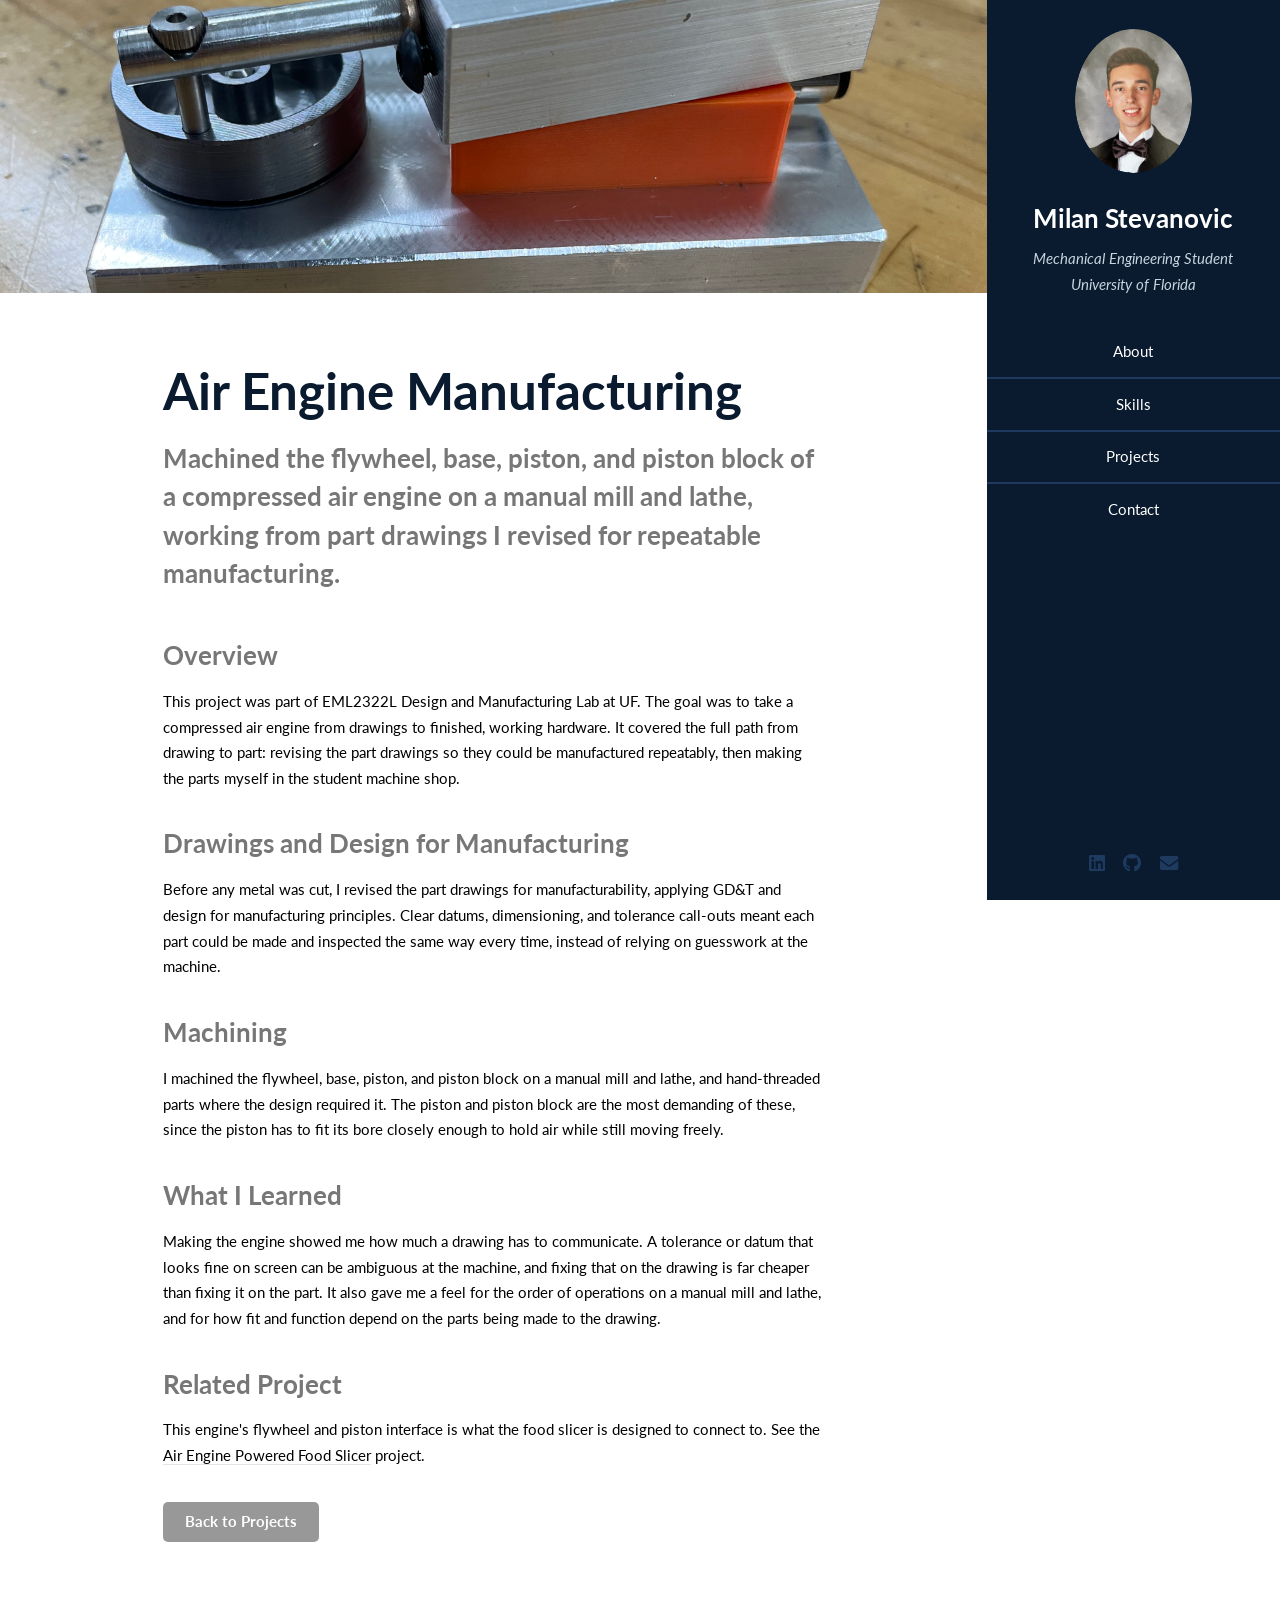
==== air-engine-manufacturing.html @ 83bd52fd "Create air-engine-manufacturing.html" ====
<!DOCTYPE HTML>
<html>
	<head>
		<title>Air Engine Manufacturing — Milan Stevanovic</title>
		<meta charset="utf-8" />
		<meta name="viewport" content="width=device-width, initial-scale=1, user-scalable=no" />
		<link rel="stylesheet" href="assets/css/main.css" />
	</head>
	<body class="is-preload">

		<!-- Header -->
			<section id="header">
				<header>
					<span class="image avatar"><img src="images/avatar.jpg" alt="" /></span>
					<h1 id="logo"><a href="index.html">Milan Stevanovic</a></h1>
					<p>Mechanical Engineering Student<br />
					University of Florida</p>
				</header>
				<nav id="nav">
					<ul>
						<li><a href="index.html#one">About</a></li>
						<li><a href="index.html#two">Skills</a></li>
						<li><a href="index.html#three">Projects</a></li>
						<li><a href="index.html#four">Contact</a></li>
					</ul>
				</nav>
				<footer>
					<ul class="icons">
						<li><a href="https://www.linkedin.com/in/milan-stevanovic-946974375/" class="icon brands fa-linkedin"><span class="label">LinkedIn</span></a></li>
						<li><a href="#" class="icon brands fa-github"><span class="label">Github</span></a></li>
						<li><a href="mailto:milan32256@gmail.com" class="icon solid fa-envelope"><span class="label">Email</span></a></li>
					</ul>
				</footer>
			</section>

		<!-- Wrapper -->
			<div id="wrapper">
				<div id="main">

					<section id="one">
						<div class="image main" data-position="center">
							<img src="images/engine1.JPG" alt="Compressed air engine" />
						</div>
						<div class="container">
							<header class="major">
								<h2>Air Engine Manufacturing</h2>
								<p>Machined the flywheel, base, piston, and piston block of a compressed air engine on a manual mill and lathe, working from part drawings I revised for repeatable manufacturing.</p>
							</header>

							<h3>Overview</h3>
							<p>This project was part of EML2322L Design and Manufacturing Lab at UF. The goal was to take a compressed air engine from drawings to finished, working hardware. It covered the full path from drawing to part: revising the part drawings so they could be manufactured repeatably, then making the parts myself in the student machine shop.</p>

							<h3>Drawings and Design for Manufacturing</h3>
							<p>Before any metal was cut, I revised the part drawings for manufacturability, applying GD&amp;T and design for manufacturing principles. Clear datums, dimensioning, and tolerance call-outs meant each part could be made and inspected the same way every time, instead of relying on guesswork at the machine.</p>

							<h3>Machining</h3>
							<p>I machined the flywheel, base, piston, and piston block on a manual mill and lathe, and hand-threaded parts where the design required it. The piston and piston block are the most demanding of these, since the piston has to fit its bore closely enough to hold air while still moving freely.</p>

							<h3>What I Learned</h3>
							<p>Making the engine showed me how much a drawing has to communicate. A tolerance or datum that looks fine on screen can be ambiguous at the machine, and fixing that on the drawing is far cheaper than fixing it on the part. It also gave me a feel for the order of operations on a manual mill and lathe, and for how fit and function depend on the parts being made to the drawing.</p>

							<h3>Related Project</h3>
							<p>This engine's flywheel and piston interface is what the food slicer is designed to connect to. See the <a href="air-engine-slicer.html">Air Engine Powered Food Slicer</a> project.</p>

							<ul class="actions">
								<li><a href="index.html#three" class="button">Back to Projects</a></li>
							</ul>
						</div>
					</section>

				</div>
			</div>

		<!-- Scripts -->
			<script src="assets/js/jquery.min.js"></script>
			<script src="assets/js/jquery.scrollex.min.js"></script>
			<script src="assets/js/jquery.scrolly.min.js"></script>
			<script src="assets/js/browser.min.js"></script>
			<script src="assets/js/breakpoints.min.js"></script>
			<script src="assets/js/util.js"></script>
			<script src="assets/js/main.js"></script>

	</body>
</html>
---- assets/css/main.css ----
@import url("fontawesome-all.min.css");
@import url("https://fonts.googleapis.com/css?family=Lato:400,400italic,700,700italic|Source+Code+Pro:400");

/*
	Read Only by HTML5 UP
	html5up.net | @ajlkn
	Free for personal and commercial use under the CCA 3.0 license (html5up.net/license)
*/

html, body, div, span, applet, object,
iframe, h1, h2, h3, h4, h5, h6, p, blockquote,
pre, a, abbr, acronym, address, big, cite,
code, del, dfn, em, img, ins, kbd, q, s, samp,
small, strike, strong, sub, sup, tt, var, b,
u, i, center, dl, dt, dd, ol, ul, li, fieldset,
form, label, legend, table, caption, tbody,
tfoot, thead, tr, th, td, article, aside,
canvas, details, embed, figure, figcaption,
footer, header, hgroup, menu, nav, output, ruby,
section, summary, time, mark, audio, video {
	margin: 0;
	padding: 0;
	border: 0;
	font-size: 100%;
	font: inherit;
	vertical-align: baseline;}

article, aside, details, figcaption, figure,
footer, header, hgroup, menu, nav, section {
	display: block;}

body {
	line-height: 1;
}

ol, ul {
	list-style: none;
}

blockquote, q {
	quotes: none;
}

	blockquote:before, blockquote:after, q:before, q:after {
		content: '';
		content: none;
	}

table {
	border-collapse: collapse;
	border-spacing: 0;
}

body {
	-webkit-text-size-adjust: none;
}

mark {
	background-color: transparent;
	color: inherit;
}

input::-moz-focus-inner {
	border: 0;
	padding: 0;
}

input, select, textarea {
	-moz-appearance: none;
	-webkit-appearance: none;
	-ms-appearance: none;
	appearance: none;
}

/* Basic */

	html {
		box-sizing: border-box;
	}

	*, *:before, *:after {
		box-sizing: inherit;
	}

	body {
		background: #fff;
	}

		body.is-preload *, body.is-preload *:before, body.is-preload *:after {
			-moz-animation: none !important;
			-webkit-animation: none !important;
			-ms-animation: none !important;
			animation: none !important;
			-moz-transition: none !important;
			-webkit-transition: none !important;
			-ms-transition: none !important;
			transition: none !important;
		}

	body, input, select, textarea {
		color: #000000;
		font-family: "Lato", sans-serif;
		font-size: 16pt;
		font-weight: 400;
		line-height: 1.75em;
	}

	a {
		-moz-transition: color 0.2s ease-in-out, border-color 0.2s ease-in-out;
		-webkit-transition: color 0.2s ease-in-out, border-color 0.2s ease-in-out;
		-ms-transition: color 0.2s ease-in-out, border-color 0.2s ease-in-out;
		transition: color 0.2s ease-in-out, border-color 0.2s ease-in-out;
		border-bottom: solid 1px #e4e4e4;
		color: inherit;
		text-decoration: none;
	}

		a:hover {
			border-bottom-color: transparent;
			color: #0A1A2F !important;
		}

	strong, b {
		color: #000000;
		font-weight: 700;
	}

	em, i {
		font-style: italic;
	}

	p {
		margin: 0 0 2.25em 0;
	}

	h1, h2, h3, h4, h5, h6 {
		color: #777;
		font-weight: 700;
		line-height: 1em;
		margin: 0 0 0.5625em 0;
	}

		h1 a, h2 a, h3 a, h4 a, h5 a, h6 a {
			border: 0;
			color: inherit;
			text-decoration: none;
		}

	h2 {
		font-size: 2em;
		line-height: 1.5em;
	}

	h3 {
		font-size: 1.75em;
		line-height: 1.5em;
	}

	h4 {
		font-size: 1.25em;
		line-height: 1.5em;
	}

	h5 {
		font-size: 0.9em;
		line-height: 1.5em;
	}

	h6 {
		font-size: 0.7em;
		line-height: 1.5em;
	}

	sub {
		font-size: 0.8em;
		position: relative;
		top: 0.5em;
	}

	sup {
		font-size: 0.8em;
		position: relative;
		top: -0.5em;
	}

	hr {
		border: 0;
		border-bottom: solid 2px #f4f4f4;
		margin: 2.25em 0;
	}

		hr.major {
			margin: 3.375em 0;
		}

	blockquote {
		border-left: solid 8px #e4e4e4;
		font-style: italic;
		margin: 0 0 2.25em 0;
		padding: 0.5em 0 0.5em 2em;
	}

	code {
		background: #555;
		border-radius: 5px;
		color: #fff;
		font-family: "Source Code Pro", monospace;
		font-size: 0.9em;
		margin: 0 0.25em;
		padding: 0.25em 0.65em;
	}

	pre {
		font-family: "Source Code Pro", monospace;
		font-size: 0.9em;
		margin: 0 0 2.25em 0;
	}

		pre code {
			-webkit-overflow-scrolling: touch;
			display: block;
			line-height: 1.5em;
			overflow-x: auto;
			padding: 1em 1.5em;
		}

	.align-left {
		text-align: left;
	}

	.align-center {
		text-align: center;
	}

	.align-right {
		text-align: right;
	}

/* Row */

	.row {
		display: flex;
		flex-wrap: wrap;
		box-sizing: border-box;
		align-items: stretch;
	}

		.row > * {
			box-sizing: border-box;
		}

		.row.gtr-uniform > * > :last-child {
			margin-bottom: 0;
		}

		.row.aln-left {
			justify-content: flex-start;
		}

		.row.aln-center {
			justify-content: center;
		}

		.row.aln-right {
			justify-content: flex-end;
		}

		.row.aln-top {
			align-items: flex-start;
		}

		.row.aln-middle {
			align-items: center;
		}

		.row.aln-bottom {
			align-items: flex-end;
		}

		.row > .imp {
			order: -1;
		}

		.row > .col-1 {
			width: 8.33333%;
		}

		.row > .off-1 {
			margin-left: 8.33333%;
		}

		.row > .col-2 {
			width: 16.66667%;
		}

		.row > .off-2 {
			margin-left: 16.66667%;
		}

		.row > .col-3 {
			width: 25%;
		}

		.row > .off-3 {
			margin-left: 25%;
		}

		.row > .col-4 {
			width: 33.33333%;
		}

		.row > .off-4 {
			margin-left: 33.33333%;
		}

		.row > .col-5 {
			width: 41.66667%;
		}

		.row > .off-5 {
			margin-left: 41.66667%;
		}

		.row > .col-6 {
			width: 50%;
		}

		.row > .off-6 {
			margin-left: 50%;
		}

		.row > .col-7 {
			width: 58.33333%;
		}

		.row > .off-7 {
			margin-left: 58.33333%;
		}

		.row > .col-8 {
			width: 66.66667%;
		}

		.row > .off-8 {
			margin-left: 66.66667%;
		}

		.row > .col-9 {
			width: 75%;
		}

		.row > .off-9 {
			margin-left: 75%;
		}

		.row > .col-10 {
			width: 83.33333%;
		}

		.row > .off-10 {
			margin-left: 83.33333%;
		}

		.row > .col-11 {
			width: 91.66667%;
		}

		.row > .off-11 {
			margin-left: 91.66667%;
		}

		.row > .col-12 {
			width: 100%;
		}

		.row > .off-12 {
			margin-left: 100%;
		}

		.row.gtr-0 {
			margin-top: 0;
			margin-left: 0em;
		}

			.row.gtr-0 > * {
				padding: 0 0 0 0em;
			}

			.row.gtr-0.gtr-uniform {
				margin-top: 0em;
			}

				.row.gtr-0.gtr-uniform > * {
					padding-top: 0em;
				}

		.row.gtr-25 {
			margin-top: 0;
			margin-left: -0.5em;
		}

			.row.gtr-25 > * {
				padding: 0 0 0 0.5em;
			}

			.row.gtr-25.gtr-uniform {
				margin-top: -0.5em;
			}

				.row.gtr-25.gtr-uniform > * {
					padding-top: 0.5em;
				}

		.row.gtr-50 {
			margin-top: 0;
			margin-left: -1em;
		}

			.row.gtr-50 > * {
				padding: 0 0 0 1em;
			}

			.row.gtr-50.gtr-uniform {
				margin-top: -1em;
			}

				.row.gtr-50.gtr-uniform > * {
					padding-top: 1em;
				}

		.row {
			margin-top: 0;
			margin-left: -2em;
		}

			.row > * {
				padding: 0 0 0 2em;
			}

			.row.gtr-uniform {
				margin-top: -2em;
			}

				.row.gtr-uniform > * {
					padding-top: 2em;
				}

		.row.gtr-150 {
			margin-top: 0;
			margin-left: -3em;
		}

			.row.gtr-150 > * {
				padding: 0 0 0 3em;
			}

			.row.gtr-150.gtr-uniform {
				margin-top: -3em;
			}

				.row.gtr-150.gtr-uniform > * {
					padding-top: 3em;
				}

		.row.gtr-200 {
			margin-top: 0;
			margin-left: -4em;
		}

			.row.gtr-200 > * {
				padding: 0 0 0 4em;
			}

			.row.gtr-200.gtr-uniform {
				margin-top: -4em;
			}

				.row.gtr-200.gtr-uniform > * {
					padding-top: 4em;
				}

		@media screen and (max-width: 1680px) {

			.row {
				display: flex;
				flex-wrap: wrap;
				box-sizing: border-box;
				align-items: stretch;
			}

				.row > * {
					box-sizing: border-box;
				}

				.row.gtr-uniform > * > :last-child {
					margin-bottom: 0;
				}

				.row.aln-left {
					justify-content: flex-start;
				}

				.row.aln-center {
					justify-content: center;
				}

				.row.aln-right {
					justify-content: flex-end;
				}

				.row.aln-top {
					align-items: flex-start;
				}

				.row.aln-middle {
					align-items: center;
				}

				.row.aln-bottom {
					align-items: flex-end;
				}

				.row > .imp-xlarge {
					order: -1;
				}

				.row > .col-1-xlarge {
					width: 8.33333%;
				}

				.row > .off-1-xlarge {
					margin-left: 8.33333%;
				}

				.row > .col-2-xlarge {
					width: 16.66667%;
				}

				.row > .off-2-xlarge {
					margin-left: 16.66667%;
				}

				.row > .col-3-xlarge {
					width: 25%;
				}

				.row > .off-3-xlarge {
					margin-left: 25%;
				}

				.row > .col-4-xlarge {
					width: 33.33333%;
				}

				.row > .off-4-xlarge {
					margin-left: 33.33333%;
				}

				.row > .col-5-xlarge {
					width: 41.66667%;
				}

				.row > .off-5-xlarge {
					margin-left: 41.66667%;
				}

				.row > .col-6-xlarge {
					width: 50%;
				}

				.row > .off-6-xlarge {
					margin-left: 50%;
				}

				.row > .col-7-xlarge {
					width: 58.33333%;
				}

				.row > .off-7-xlarge {
					margin-left: 58.33333%;
				}

				.row > .col-8-xlarge {
					width: 66.66667%;
				}

				.row > .off-8-xlarge {
					margin-left: 66.66667%;
				}

				.row > .col-9-xlarge {
					width: 75%;
				}

				.row > .off-9-xlarge {
					margin-left: 75%;
				}

				.row > .col-10-xlarge {
					width: 83.33333%;
				}

				.row > .off-10-xlarge {
					margin-left: 83.33333%;
				}

				.row > .col-11-xlarge {
					width: 91.66667%;
				}

				.row > .off-11-xlarge {
					margin-left: 91.66667%;
				}

				.row > .col-12-xlarge {
					width: 100%;
				}

				.row > .off-12-xlarge {
					margin-left: 100%;
				}

				.row.gtr-0 {
					margin-top: 0;
					margin-left: 0em;
				}

					.row.gtr-0 > * {
						padding: 0 0 0 0em;
					}

					.row.gtr-0.gtr-uniform {
						margin-top: 0em;
					}

						.row.gtr-0.gtr-uniform > * {
							padding-top: 0em;
						}

				.row.gtr-25 {
					margin-top: 0;
					margin-left: -0.5em;
				}

					.row.gtr-25 > * {
						padding: 0 0 0 0.5em;
					}

					.row.gtr-25.gtr-uniform {
						margin-top: -0.5em;
					}

						.row.gtr-25.gtr-uniform > * {
							padding-top: 0.5em;
						}

				.row.gtr-50 {
					margin-top: 0;
					margin-left: -1em;
				}

					.row.gtr-50 > * {
						padding: 0 0 0 1em;
					}

					.row.gtr-50.gtr-uniform {
						margin-top: -1em;
					}

						.row.gtr-50.gtr-uniform > * {
							padding-top: 1em;
						}

				.row {
					margin-top: 0;
					margin-left: -2em;
				}

					.row > * {
						padding: 0 0 0 2em;
					}

					.row.gtr-uniform {
						margin-top: -2em;
					}

						.row.gtr-uniform > * {
							padding-top: 2em;
						}

				.row.gtr-150 {
					margin-top: 0;
					margin-left: -3em;
				}

					.row.gtr-150 > * {
						padding: 0 0 0 3em;
					}

					.row.gtr-150.gtr-uniform {
						margin-top: -3em;
					}

						.row.gtr-150.gtr-uniform > * {
							padding-top: 3em;
						}

				.row.gtr-200 {
					margin-top: 0;
					margin-left: -4em;
				}

					.row.gtr-200 > * {
						padding: 0 0 0 4em;
					}

					.row.gtr-200.gtr-uniform {
						margin-top: -4em;
					}

						.row.gtr-200.gtr-uniform > * {
							padding-top: 4em;
						}

		}

		@media screen and (max-width: 1280px) {

			.row {
				display: flex;
				flex-wrap: wrap;
				box-sizing: border-box;
				align-items: stretch;
			}

				.row > * {
					box-sizing: border-box;
				}

				.row.gtr-uniform > * > :last-child {
					margin-bottom: 0;
				}

				.row.aln-left {
					justify-content: flex-start;
				}

				.row.aln-center {
					justify-content: center;
				}

				.row.aln-right {
					justify-content: flex-end;
				}

				.row.aln-top {
					align-items: flex-start;
				}

				.row.aln-middle {
					align-items: center;
				}

				.row.aln-bottom {
					align-items: flex-end;
				}

				.row > .imp-large {
					order: -1;
				}

				.row > .col-1-large {
					width: 8.33333%;
				}

				.row > .off-1-large {
					margin-left: 8.33333%;
				}

				.row > .col-2-large {
					width: 16.66667%;
				}

				.row > .off-2-large {
					margin-left: 16.66667%;
				}

				.row > .col-3-large {
					width: 25%;
				}

				.row > .off-3-large {
					margin-left: 25%;
				}

				.row > .col-4-large {
					width: 33.33333%;
				}

				.row > .off-4-large {
					margin-left: 33.33333%;
				}

				.row > .col-5-large {
					width: 41.66667%;
				}

				.row > .off-5-large {
					margin-left: 41.66667%;
				}

				.row > .col-6-large {
					width: 50%;
				}

				.row > .off-6-large {
					margin-left: 50%;
				}

				.row > .col-7-large {
					width: 58.33333%;
				}

				.row > .off-7-large {
					margin-left: 58.33333%;
				}

				.row > .col-8-large {
					width: 66.66667%;
				}

				.row > .off-8-large {
					margin-left: 66.66667%;
				}

				.row > .col-9-large {
					width: 75%;
				}

				.row > .off-9-large {
					margin-left: 75%;
				}

				.row > .col-10-large {
					width: 83.33333%;
				}

				.row > .off-10-large {
					margin-left: 83.33333%;
				}

				.row > .col-11-large {
					width: 91.66667%;
				}

				.row > .off-11-large {
					margin-left: 91.66667%;
				}

				.row > .col-12-large {
					width: 100%;
				}

				.row > .off-12-large {
					margin-left: 100%;
				}

				.row.gtr-0 {
					margin-top: 0;
					margin-left: 0em;
				}

					.row.gtr-0 > * {
						padding: 0 0 0 0em;
					}

					.row.gtr-0.gtr-uniform {
						margin-top: 0em;
					}

						.row.gtr-0.gtr-uniform > * {
							padding-top: 0em;
						}

				.row.gtr-25 {
					margin-top: 0;
					margin-left: -0.375em;
				}

					.row.gtr-25 > * {
						padding: 0 0 0 0.375em;
					}

					.row.gtr-25.gtr-uniform {
						margin-top: -0.375em;
					}

						.row.gtr-25.gtr-uniform > * {
							padding-top: 0.375em;
						}

				.row.gtr-50 {
					margin-top: 0;
					margin-left: -0.75em;
				}

					.row.gtr-50 > * {
						padding: 0 0 0 0.75em;
					}

					.row.gtr-50.gtr-uniform {
						margin-top: -0.75em;
					}

						.row.gtr-50.gtr-uniform > * {
							padding-top: 0.75em;
						}

				.row {
					margin-top: 0;
					margin-left: -1.5em;
				}

					.row > * {
						padding: 0 0 0 1.5em;
					}

					.row.gtr-uniform {
						margin-top: -1.5em;
					}

						.row.gtr-uniform > * {
							padding-top: 1.5em;
						}

				.row.gtr-150 {
					margin-top: 0;
					margin-left: -2.25em;
				}

					.row.gtr-150 > * {
						padding: 0 0 0 2.25em;
					}

					.row.gtr-150.gtr-uniform {
						margin-top: -2.25em;
					}

						.row.gtr-150.gtr-uniform > * {
							padding-top: 2.25em;
						}

				.row.gtr-200 {
					margin-top: 0;
					margin-left: -3em;
				}

					.row.gtr-200 > * {
						padding: 0 0 0 3em;
					}

					.row.gtr-200.gtr-uniform {
						margin-top: -3em;
					}

						.row.gtr-200.gtr-uniform > * {
							padding-top: 3em;
						}

		}

		@media screen and (max-width: 1024px) {

			.row {
				display: flex;
				flex-wrap: wrap;
				box-sizing: border-box;
				align-items: stretch;
			}

				.row > * {
					box-sizing: border-box;
				}

				.row.gtr-uniform > * > :last-child {
					margin-bottom: 0;
				}

				.row.aln-left {
					justify-content: flex-start;
				}

				.row.aln-center {
					justify-content: center;
				}

				.row.aln-right {
					justify-content: flex-end;
				}

				.row.aln-top {
					align-items: flex-start;
				}

				.row.aln-middle {
					align-items: center;
				}

				.row.aln-bottom {
					align-items: flex-end;
				}

				.row > .imp-medium {
					order: -1;
				}

				.row > .col-1-medium {
					width: 8.33333%;
				}

				.row > .off-1-medium {
					margin-left: 8.33333%;
				}

				.row > .col-2-medium {
					width: 16.66667%;
				}

				.row > .off-2-medium {
					margin-left: 16.66667%;
				}

				.row > .col-3-medium {
					width: 25%;
				}

				.row > .off-3-medium {
					margin-left: 25%;
				}

				.row > .col-4-medium {
					width: 33.33333%;
				}

				.row > .off-4-medium {
					margin-left: 33.33333%;
				}

				.row > .col-5-medium {
					width: 41.66667%;
				}

				.row > .off-5-medium {
					margin-left: 41.66667%;
				}

				.row > .col-6-medium {
					width: 50%;
				}

				.row > .off-6-medium {
					margin-left: 50%;
				}

				.row > .col-7-medium {
					width: 58.33333%;
				}

				.row > .off-7-medium {
					margin-left: 58.33333%;
				}

				.row > .col-8-medium {
					width: 66.66667%;
				}

				.row > .off-8-medium {
					margin-left: 66.66667%;
				}

				.row > .col-9-medium {
					width: 75%;
				}

				.row > .off-9-medium {
					margin-left: 75%;
				}

				.row > .col-10-medium {
					width: 83.33333%;
				}

				.row > .off-10-medium {
					margin-left: 83.33333%;
				}

				.row > .col-11-medium {
					width: 91.66667%;
				}

				.row > .off-11-medium {
					margin-left: 91.66667%;
				}

				.row > .col-12-medium {
					width: 100%;
				}

				.row > .off-12-medium {
					margin-left: 100%;
				}

				.row.gtr-0 {
					margin-top: 0;
					margin-left: 0em;
				}

					.row.gtr-0 > * {
						padding: 0 0 0 0em;
					}

					.row.gtr-0.gtr-uniform {
						margin-top: 0em;
					}

						.row.gtr-0.gtr-uniform > * {
							padding-top: 0em;
						}

				.row.gtr-25 {
					margin-top: 0;
					margin-left: -0.375em;
				}

					.row.gtr-25 > * {
						padding: 0 0 0 0.375em;
					}

					.row.gtr-25.gtr-uniform {
						margin-top: -0.375em;
					}

						.row.gtr-25.gtr-uniform > * {
							padding-top: 0.375em;
						}

				.row.gtr-50 {
					margin-top: 0;
					margin-left: -0.75em;
				}

					.row.gtr-50 > * {
						padding: 0 0 0 0.75em;
					}

					.row.gtr-50.gtr-uniform {
						margin-top: -0.75em;
					}

						.row.gtr-50.gtr-uniform > * {
							padding-top: 0.75em;
						}

				.row {
					margin-top: 0;
					margin-left: -1.5em;
				}

					.row > * {
						padding: 0 0 0 1.5em;
					}

					.row.gtr-uniform {
						margin-top: -1.5em;
					}

						.row.gtr-uniform > * {
							padding-top: 1.5em;
						}

				.row.gtr-150 {
					margin-top: 0;
					margin-left: -2.25em;
				}

					.row.gtr-150 > * {
						padding: 0 0 0 2.25em;
					}

					.row.gtr-150.gtr-uniform {
						margin-top: -2.25em;
					}

						.row.gtr-150.gtr-uniform > * {
							padding-top: 2.25em;
						}

				.row.gtr-200 {
					margin-top: 0;
					margin-left: -3em;
				}

					.row.gtr-200 > * {
						padding: 0 0 0 3em;
					}

					.row.gtr-200.gtr-uniform {
						margin-top: -3em;
					}

						.row.gtr-200.gtr-uniform > * {
							padding-top: 3em;
						}

		}

		@media screen and (max-width: 736px) {

			.row {
				display: flex;
				flex-wrap: wrap;
				box-sizing: border-box;
				align-items: stretch;
			}

				.row > * {
					box-sizing: border-box;
				}

				.row.gtr-uniform > * > :last-child {
					margin-bottom: 0;
				}

				.row.aln-left {
					justify-content: flex-start;
				}

				.row.aln-center {
					justify-content: center;
				}

				.row.aln-right {
					justify-content: flex-end;
				}

				.row.aln-top {
					align-items: flex-start;
				}

				.row.aln-middle {
					align-items: center;
				}

				.row.aln-bottom {
					align-items: flex-end;
				}

				.row > .imp-small {
					order: -1;
				}

				.row > .col-1-small {
					width: 8.33333%;
				}

				.row > .off-1-small {
					margin-left: 8.33333%;
				}

				.row > .col-2-small {
					width: 16.66667%;
				}

				.row > .off-2-small {
					margin-left: 16.66667%;
				}

				.row > .col-3-small {
					width: 25%;
				}

				.row > .off-3-small {
					margin-left: 25%;
				}

				.row > .col-4-small {
					width: 33.33333%;
				}

				.row > .off-4-small {
					margin-left: 33.33333%;
				}

				.row > .col-5-small {
					width: 41.66667%;
				}

				.row > .off-5-small {
					margin-left: 41.66667%;
				}

				.row > .col-6-small {
					width: 50%;
				}

				.row > .off-6-small {
					margin-left: 50%;
				}

				.row > .col-7-small {
					width: 58.33333%;
				}

				.row > .off-7-small {
					margin-left: 58.33333%;
				}

				.row > .col-8-small {
					width: 66.66667%;
				}

				.row > .off-8-small {
					margin-left: 66.66667%;
				}

				.row > .col-9-small {
					width: 75%;
				}

				.row > .off-9-small {
					margin-left: 75%;
				}

				.row > .col-10-small {
					width: 83.33333%;
				}

				.row > .off-10-small {
					margin-left: 83.33333%;
				}

				.row > .col-11-small {
					width: 91.66667%;
				}

				.row > .off-11-small {
					margin-left: 91.66667%;
				}

				.row > .col-12-small {
					width: 100%;
				}

				.row > .off-12-small {
					margin-left: 100%;
				}

				.row.gtr-0 {
					margin-top: 0;
					margin-left: 0em;
				}

					.row.gtr-0 > * {
						padding: 0 0 0 0em;
					}

					.row.gtr-0.gtr-uniform {
						margin-top: 0em;
					}

						.row.gtr-0.gtr-uniform > * {
							padding-top: 0em;
						}

				.row.gtr-25 {
					margin-top: 0;
					margin-left: -0.3125em;
				}

					.row.gtr-25 > * {
						padding: 0 0 0 0.3125em;
					}

					.row.gtr-25.gtr-uniform {
						margin-top: -0.3125em;
					}

						.row.gtr-25.gtr-uniform > * {
							padding-top: 0.3125em;
						}

				.row.gtr-50 {
					margin-top: 0;
					margin-left: -0.625em;
				}

					.row.gtr-50 > * {
						padding: 0 0 0 0.625em;
					}

					.row.gtr-50.gtr-uniform {
						margin-top: -0.625em;
					}

						.row.gtr-50.gtr-uniform > * {
							padding-top: 0.625em;
						}

				.row {
					margin-top: 0;
					margin-left: -1.25em;
				}

					.row > * {
						padding: 0 0 0 1.25em;
					}

					.row.gtr-uniform {
						margin-top: -1.25em;
					}

						.row.gtr-uniform > * {
							padding-top: 1.25em;
						}

				.row.gtr-150 {
					margin-top: 0;
					margin-left: -1.875em;
				}

					.row.gtr-150 > * {
						padding: 0 0 0 1.875em;
					}

					.row.gtr-150.gtr-uniform {
						margin-top: -1.875em;
					}

						.row.gtr-150.gtr-uniform > * {
							padding-top: 1.875em;
						}

				.row.gtr-200 {
					margin-top: 0;
					margin-left: -2.5em;
				}

					.row.gtr-200 > * {
						padding: 0 0 0 2.5em;
					}

					.row.gtr-200.gtr-uniform {
						margin-top: -2.5em;
					}

						.row.gtr-200.gtr-uniform > * {
							padding-top: 2.5em;
						}

		}

		@media screen and (max-width: 480px) {

			.row {
				display: flex;
				flex-wrap: wrap;
				box-sizing: border-box;
				align-items: stretch;
			}

				.row > * {
					box-sizing: border-box;
				}

				.row.gtr-uniform > * > :last-child {
					margin-bottom: 0;
				}

				.row.aln-left {
					justify-content: flex-start;
				}

				.row.aln-center {
					justify-content: center;
				}

				.row.aln-right {
					justify-content: flex-end;
				}

				.row.aln-top {
					align-items: flex-start;
				}

				.row.aln-middle {
					align-items: center;
				}

				.row.aln-bottom {
					align-items: flex-end;
				}

				.row > .imp-xsmall {
					order: -1;
				}

				.row > .col-1-xsmall {
					width: 8.33333%;
				}

				.row > .off-1-xsmall {
					margin-left: 8.33333%;
				}

				.row > .col-2-xsmall {
					width: 16.66667%;
				}

				.row > .off-2-xsmall {
					margin-left: 16.66667%;
				}

				.row > .col-3-xsmall {
					width: 25%;
				}

				.row > .off-3-xsmall {
					margin-left: 25%;
				}

				.row > .col-4-xsmall {
					width: 33.33333%;
				}

				.row > .off-4-xsmall {
					margin-left: 33.33333%;
				}

				.row > .col-5-xsmall {
					width: 41.66667%;
				}

				.row > .off-5-xsmall {
					margin-left: 41.66667%;
				}

				.row > .col-6-xsmall {
					width: 50%;
				}

				.row > .off-6-xsmall {
					margin-left: 50%;
				}

				.row > .col-7-xsmall {
					width: 58.33333%;
				}

				.row > .off-7-xsmall {
					margin-left: 58.33333%;
				}

				.row > .col-8-xsmall {
					width: 66.66667%;
				}

				.row > .off-8-xsmall {
					margin-left: 66.66667%;
				}

				.row > .col-9-xsmall {
					width: 75%;
				}

				.row > .off-9-xsmall {
					margin-left: 75%;
				}

				.row > .col-10-xsmall {
					width: 83.33333%;
				}

				.row > .off-10-xsmall {
					margin-left: 83.33333%;
				}

				.row > .col-11-xsmall {
					width: 91.66667%;
				}

				.row > .off-11-xsmall {
					margin-left: 91.66667%;
				}

				.row > .col-12-xsmall {
					width: 100%;
				}

				.row > .off-12-xsmall {
					margin-left: 100%;
				}

				.row.gtr-0 {
					margin-top: 0;
					margin-left: 0em;
				}

					.row.gtr-0 > * {
						padding: 0 0 0 0em;
					}

					.row.gtr-0.gtr-uniform {
						margin-top: 0em;
					}

						.row.gtr-0.gtr-uniform > * {
							padding-top: 0em;
						}

				.row.gtr-25 {
					margin-top: 0;
					margin-left: -0.3125em;
				}

					.row.gtr-25 > * {
						padding: 0 0 0 0.3125em;
					}

					.row.gtr-25.gtr-uniform {
						margin-top: -0.3125em;
					}

						.row.gtr-25.gtr-uniform > * {
							padding-top: 0.3125em;
						}

				.row.gtr-50 {
					margin-top: 0;
					margin-left: -0.625em;
				}

					.row.gtr-50 > * {
						padding: 0 0 0 0.625em;
					}

					.row.gtr-50.gtr-uniform {
						margin-top: -0.625em;
					}

						.row.gtr-50.gtr-uniform > * {
							padding-top: 0.625em;
						}

				.row {
					margin-top: 0;
					margin-left: -1.25em;
				}

					.row > * {
						padding: 0 0 0 1.25em;
					}

					.row.gtr-uniform {
						margin-top: -1.25em;
					}

						.row.gtr-uniform > * {
							padding-top: 1.25em;
						}

				.row.gtr-150 {
					margin-top: 0;
					margin-left: -1.875em;
				}

					.row.gtr-150 > * {
						padding: 0 0 0 1.875em;
					}

					.row.gtr-150.gtr-uniform {
						margin-top: -1.875em;
					}

						.row.gtr-150.gtr-uniform > * {
							padding-top: 1.875em;
						}

				.row.gtr-200 {
					margin-top: 0;
					margin-left: -2.5em;
				}

					.row.gtr-200 > * {
						padding: 0 0 0 2.5em;
					}

					.row.gtr-200.gtr-uniform {
						margin-top: -2.5em;
					}

						.row.gtr-200.gtr-uniform > * {
							padding-top: 2.5em;
						}

		}

/* Container */

	.container {
		margin: 0 auto;
		max-width: calc(100% - 4.5em);
		width: 45em;
	}

		.container.xsmall {
			width: 11.25em;
		}

		.container.small {
			width: 22.5em;
		}

		.container.medium {
			width: 33.75em;
		}

		.container.large {
			width: 56.25em;
		}

		.container.xlarge {
			width: 67.5em;
		}

		.container.max {
			width: 100%;
		}

		@media screen and (max-width: 1024px) {

			.container {
				width: 100% !important;
			}

		}

		@media screen and (max-width: 480px) {

			.container {
				max-width: calc(100% - 3.375em);
			}

		}

/* Section/Article */

	section.special, article.special {
		text-align: center;
	}

	header p {
		color: #aaa;
		position: relative;
		margin: 0 0 1.6875em 0;
	}

	header h2 + p {
		font-size: 1.25em;
		margin-top: -0.5em;
		line-height: 1.5em;
	}

	header h3 + p {
		font-size: 1.1em;
		margin-top: -0.35em;
		line-height: 1.5em;
	}

	header h4 + p,
	header h5 + p,
	header h6 + p {
		font-size: 0.9em;
		margin-top: -0.25em;
		line-height: 1.5em;
	}

	header.major h2 {
		color: #0A1A2F;
		font-size: 3.5em;
	}

		header.major h2 + p {
			color: #777;
			font-size: 1.75em;
			font-weight: 700;
			margin-top: -0.75em;
		}

/* Form */

	form {
		margin: 0 0 2.25em 0;
	}

	label {
		color: #777;
		display: block;
		font-size: 0.9em;
		font-weight: 700;
		margin: 0 0 1.125em 0;
	}

	input::-moz-focus-inner {
		border: 0;
		padding: 0;
	}

	input[type="text"],
	input[type="password"],
	input[type="email"],
	select,
	textarea {
		-moz-appearance: none;
		-webkit-appearance: none;
		-ms-appearance: none;
		appearance: none;
		border-radius: 5px;
		border: none;
		border: solid 2px #e4e4e4;
		color: inherit;
		display: block;
		outline: 0;
		padding: 0 1em;
		text-decoration: none;
		width: 100%;
	}

		input[type="text"]:invalid,
		input[type="password"]:invalid,
		input[type="email"]:invalid,
		select:invalid,
		textarea:invalid {
			box-shadow: none;
		}

		input[type="text"]:focus,
		input[type="password"]:focus,
		input[type="email"]:focus,
		select:focus,
		textarea:focus {
			border-color: #0A1A2F;
		}

	select {
		background-image: url("data:image/svg+xml;charset=utf8,%3Csvg xmlns='http://www.w3.org/2000/svg' width='40' height='40' preserveAspectRatio='none' viewBox='0 0 40 40'%3E%3Cpath d='M9.4,12.3l10.4,10.4l10.4-10.4c0.2-0.2,0.5-0.4,0.9-0.4c0.3,0,0.6,0.1,0.9,0.4l3.3,3.3c0.2,0.2,0.4,0.5,0.4,0.9 c0,0.4-0.1,0.6-0.4,0.9L20.7,31.9c-0.2,0.2-0.5,0.4-0.9,0.4c-0.3,0-0.6-0.1-0.9-0.4L4.3,17.3c-0.2-0.2-0.4-0.5-0.4-0.9 c0-0.4,0.1-0.6,0.4-0.9l3.3-3.3c0.2-0.2,0.5-0.4,0.9-0.4S9.1,12.1,9.4,12.3z' fill='%23e4e4e4' /%3E%3C/svg%3E");
		background-size: 1.25em;
		background-repeat: no-repeat;
		background-position: calc(100% - 1em) center;
		height: 2.75em;
		padding-right: 2.75em;
		text-overflow: ellipsis;
	}

		select option {
			color: #777;
			background: #fff;
		}

		select:focus::-ms-value {
			background-color: transparent;
		}

		select::-ms-expand {
			display: none;
		}

	input[type="text"],
	input[type="password"],
	input[type="email"],
	select {
		height: 2.75em;
	}

	textarea {
		padding: 0.75em 1em;
	}

	input[type="checkbox"],
	input[type="radio"] {
		-moz-appearance: none;
		-webkit-appearance: none;
		-ms-appearance: none;
		appearance: none;
		display: block;
		float: left;
		margin-right: -2em;
		opacity: 0;
		width: 1em;
		z-index: -1;
	}

		input[type="checkbox"] + label,
		input[type="radio"] + label {
			text-decoration: none;
			color: #888;
			cursor: pointer;
			display: inline-block;
			font-size: 1em;
			font-weight: 400;
			padding-left: 2.4em;
			padding-right: 0.75em;
			position: relative;
		}

			input[type="checkbox"] + label:before,
			input[type="radio"] + label:before {
				-moz-osx-font-smoothing: grayscale;
				-webkit-font-smoothing: antialiased;
				display: inline-block;
				font-style: normal;
				font-variant: normal;
				text-rendering: auto;
				line-height: 1;
				text-transform: none !important;
				font-family: 'Font Awesome 5 Free';
				font-weight: 900;
			}

			input[type="checkbox"] + label:before,
			input[type="radio"] + label:before {
				background: #fafafa;
				border-radius: 5px;
				border: solid 2px #e4e4e4;
				content: '';
				display: inline-block;
				font-size: 0.8em;
				height: 2.0625em;
				left: 0;
				line-height: 2.0625em;
				position: absolute;
				text-align: center;
				top: 0;
				width: 2.0625em;
			}

		input[type="checkbox"]:checked + label:before,
		input[type="radio"]:checked + label:before {
			background: #989898;
			border-color: #989898;
			color: #ffffff;
			content: '\f00c';
		}

		input[type="checkbox"]:focus + label:before,
		input[type="radio"]:focus + label:before {
			border-color: #0A1A2F;
		}

	input[type="checkbox"] + label:before {
		border-radius: 5px;
	}

	input[type="radio"] + label:before {
		border-radius: 100%;
	}

	::-webkit-input-placeholder {
		color: #aaa !important;
		font-style: italic;
		opacity: 1.0;
	}

	:-moz-placeholder {
		color: #aaa !important;
		font-style: italic;
		opacity: 1.0;
	}

	::-moz-placeholder {
		color: #aaa !important;
		font-style: italic;
		opacity: 1.0;
	}

	:-ms-input-placeholder {
		color: #aaa !important;
		font-style: italic;
		opacity: 1.0;
	}

/* Box */

	.box {
		border-radius: 5px;
		border: solid 2px #e4e4e4;
		margin-bottom: 2.25em;
		padding: 1.5em;
	}

		.box > :last-child,
		.box > :last-child > :last-child,
		.box > :last-child > :last-child > :last-child {
			margin-bottom: 0;
		}

		.box.alt {
			border: 0;
			border-radius: 0;
			padding: 0;
		}

/* Icon */

	.icon {
		text-decoration: none;
		border-bottom: none;
		position: relative;
	}

		.icon:before {
			-moz-osx-font-smoothing: grayscale;
			-webkit-font-smoothing: antialiased;
			display: inline-block;
			font-style: normal;
			font-variant: normal;
			text-rendering: auto;
			line-height: 1;
			text-transform: none !important;
			font-family: 'Font Awesome 5 Free';
			font-weight: 400;
		}

		.icon > .label {
			display: none;
		}

		.icon:before {
			line-height: inherit;
		}

		.icon.solid:before {
			font-weight: 900;
		}

		.icon.brands:before {
			font-family: 'Font Awesome 5 Brands';
		}

/* Image */

	.image {
		border-radius: 5px;
		border: 0;
		display: inline-block;
		position: relative;
	}

		.image[data-position] img {
			-moz-object-fit: cover;
			-webkit-object-fit: cover;
			-ms-object-fit: cover;
			object-fit: cover;
			display: block;
			position: absolute;
			top: 0;
			left: 0;
			width: 100%;
			height: 100%;
		}

		.image[data-position="top left"] img {
			-moz-object-position: top left;
			-webkit-object-position: top left;
			-ms-object-position: top left;
			object-position: top left;
		}

		.image[data-position="top"] img {
			-moz-object-position: top;
			-webkit-object-position: top;
			-ms-object-position: top;
			object-position: top;
		}

		.image[data-position="top right"] img {
			-moz-object-position: top right;
			-webkit-object-position: top right;
			-ms-object-position: top right;
			object-position: top right;
		}

		.image[data-position="right"] img {
			-moz-object-position: right;
			-webkit-object-position: right;
			-ms-object-position: right;
			object-position: right;
		}

		.image[data-position="bottom right"] img {
			-moz-object-position: bottom right;
			-webkit-object-position: bottom right;
			-ms-object-position: bottom right;
			object-position: bottom right;
		}

		.image[data-position="bottom"] img {
			-moz-object-position: bottom;
			-webkit-object-position: bottom;
			-ms-object-position: bottom;
			object-position: bottom;
		}

		.image[data-position="bottom left"] img {
			-moz-object-position: bottom left;
			-webkit-object-position: bottom left;
			-ms-object-position: bottom left;
			object-position: bottom left;
		}

		.image[data-position="left"] img {
			-moz-object-position: left;
			-webkit-object-position: left;
			-ms-object-position: left;
			object-position: left;
		}

		.image[data-position="center"] img {
			-moz-object-position: center;
			-webkit-object-position: center;
			-ms-object-position: center;
			object-position: center;
		}

		.image[data-position="25% 25%"] img {
			-moz-object-position: 25% 25%;
			-webkit-object-position: 25% 25%;
			-ms-object-position: 25% 25%;
			object-position: 25% 25%;
		}

		.image[data-position="75% 25%"] img {
			-moz-object-position: 75% 25%;
			-webkit-object-position: 75% 25%;
			-ms-object-position: 75% 25%;
			object-position: 75% 25%;
		}

		.image[data-position="75% 75%"] img {
			-moz-object-position: 75% 75%;
			-webkit-object-position: 75% 75%;
			-ms-object-position: 75% 75%;
			object-position: 75% 75%;
		}

		.image[data-position="25% 75%"] img {
			-moz-object-position: 25% 75%;
			-webkit-object-position: 25% 75%;
			-ms-object-position: 25% 75%;
			object-position: 25% 75%;
		}

		.image img {
			border-radius: 5px;
			display: block;
		}

		.image.left {
			float: left;
			margin: 0 2.5em 2em 0;
			top: 0.25em;
		}

		.image.right {
			float: right;
			margin: 0 0 2em 2.5em;
			top: 0.25em;
		}

		.image.fit {
			display: block;
			margin: 0 0 2.25em 0;
			width: 100%;
		}

			.image.fit img {
				display: block;
				width: 100%;
			}

		.image.avatar {
			border-radius: 100%;
			overflow: hidden;
		}

			.image.avatar img {
				border-radius: 100%;
				display: block;
				width: 100%;
			}

		.image.main {
			display: block;
			height: 20em;
			border-radius: 0;
		}

			.image.main img {
				border-radius: 0;
			}

/* List */

	ol {
		list-style: decimal;
		margin: 0 0 2.25em 0;
		padding-left: 1.25em;
	}

		ol li {
			padding-left: 0.25em;
		}

	ul {
		list-style: disc;
		margin: 0 0 2.25em 0;
		padding-left: 1em;
	}

		ul li {
			padding-left: 0.5em;
		}

		ul.alt {
			list-style: none;
			padding-left: 0;
		}

			ul.alt li {
				border-top: solid 2px #f4f4f4;
				padding: 0.5em 0;
			}

				ul.alt li:first-child {
					border-top: 0;
					padding-top: 0;
				}

	dl {
		margin: 0 0 2.25em 0;
	}

/* Actions */

	ul.actions {
		display: -moz-flex;
		display: -webkit-flex;
		display: -ms-flex;
		display: flex;
		cursor: default;
		list-style: none;
		margin-left: -1.125em;
		padding-left: 0;
	}

		ul.actions li {
			padding: 0 0 0 1.125em;
			vertical-align: middle;
		}

		ul.actions.special {
			-moz-justify-content: center;
			-webkit-justify-content: center;
			-ms-justify-content: center;
			justify-content: center;
			width: 100%;
			margin-left: 0;
		}

			ul.actions.special li:first-child {
				padding-left: 0;
			}

		ul.actions.stacked {
			-moz-flex-direction: column;
			-webkit-flex-direction: column;
			-ms-flex-direction: column;
			flex-direction: column;
			margin-left: 0;
		}

			ul.actions.stacked li {
				padding: 1.125em 0 0 0;
			}

				ul.actions.stacked li:first-child {
					padding-top: 0;
				}

		ul.actions.fit {
			width: calc(100% + 1.125em);
		}

			ul.actions.fit li {
				-moz-flex-grow: 1;
				-webkit-flex-grow: 1;
				-ms-flex-grow: 1;
				flex-grow: 1;
				-moz-flex-shrink: 1;
				-webkit-flex-shrink: 1;
				-ms-flex-shrink: 1;
				flex-shrink: 1;
				width: 100%;
			}

				ul.actions.fit li > * {
					width: 100%;
				}

			ul.actions.fit.stacked {
				width: 100%;
			}

		@media screen and (max-width: 480px) {

			ul.actions:not(.fixed) {
				-moz-flex-direction: column;
				-webkit-flex-direction: column;
				-ms-flex-direction: column;
				flex-direction: column;
				margin-left: 0;
				width: 100% !important;
			}

				ul.actions:not(.fixed) li {
					-moz-flex-grow: 1;
					-webkit-flex-grow: 1;
					-ms-flex-grow: 1;
					flex-grow: 1;
					-moz-flex-shrink: 1;
					-webkit-flex-shrink: 1;
					-ms-flex-shrink: 1;
					flex-shrink: 1;
					padding: 1.125em 0 0 0;
					text-align: center;
					width: 100%;
				}

					ul.actions:not(.fixed) li > * {
						width: 100%;
					}

					ul.actions:not(.fixed) li:first-child {
						padding-top: 0;
					}

					ul.actions:not(.fixed) li input[type="submit"],
					ul.actions:not(.fixed) li input[type="reset"],
					ul.actions:not(.fixed) li input[type="button"],
					ul.actions:not(.fixed) li button,
					ul.actions:not(.fixed) li .button {
						width: 100%;
					}

						ul.actions:not(.fixed) li input[type="submit"].icon:before,
						ul.actions:not(.fixed) li input[type="reset"].icon:before,
						ul.actions:not(.fixed) li input[type="button"].icon:before,
						ul.actions:not(.fixed) li button.icon:before,
						ul.actions:not(.fixed) li .button.icon:before {
							margin-left: -0.5rem;
						}

		}

/* Feature Icons */

	ul.feature-icons {
		list-style: none;
		padding-left: 0;
	}

		ul.feature-icons li {
			text-decoration: none;
			display: inline-block;
			margin: 0 0 1.6875em 0;
			padding: 0.35em 0 0 3.5em;
			position: relative;
			vertical-align: top;
			width: 48%;
		}

			ul.feature-icons li:before {
				-moz-osx-font-smoothing: grayscale;
				-webkit-font-smoothing: antialiased;
				display: inline-block;
				font-style: normal;
				font-variant: normal;
				text-rendering: auto;
				line-height: 1;
				text-transform: none !important;
				font-family: 'Font Awesome 5 Free';
				font-weight: 400;
			}

			ul.feature-icons li:before {
				background: #4acaa8;
				border-radius: 100%;
				color: #ffffff;
				display: block;
				height: 2.5em;
				left: 0;
				line-height: 2.5em;
				position: absolute;
				text-align: center;
				top: 0;
				width: 2.5em;
			}

/* Icons */

	ul.icons {
		cursor: default;
		list-style: none;
		padding-left: 0;
	}

		ul.icons li {
			display: inline-block;
			padding: 0 1em 0 0;
		}

			ul.icons li:last-child {
				padding-right: 0 !important;
			}

			ul.icons li .icon:before {
				font-size: 1.25em;
			}

/* Table */

	.table-wrapper {
		-webkit-overflow-scrolling: touch;
		overflow-x: auto;
	}

	table {
		margin: 0 0 2.25em 0;
		width: 100%;
	}

		table tbody tr {
			border: solid 2px #f4f4f4;
			border-left: 0;
			border-right: 0;
		}

			table tbody tr:nth-child(2n + 1) {
				background-color: #fafafa;
			}

		table td {
			padding: 0.75em 0.75em;
		}

		table th {
			color: #777;
			font-size: 0.9em;
			font-weight: 700;
			padding: 0 0.75em 0.75em 0.75em;
			text-align: left;
		}

		table thead {
			border-bottom: solid 4px #e4e4e4;
		}

		table tfoot {
			border-top: solid 4px #e4e4e4;
		}

		table.alt {
			border-collapse: separate;
		}

			table.alt tbody tr td {
				border: solid 2px #e4e4e4;
				border-left-width: 0;
				border-top-width: 0;
			}

				table.alt tbody tr td:first-child {
					border-left-width: 2px;
				}

			table.alt tbody tr:first-child td {
				border-top-width: 2px;
			}

			table.alt thead {
				border-bottom: 0;
			}

			table.alt tfoot {
				border-top: 0;
			}

/* Button */

	input[type="submit"],
	input[type="reset"],
	input[type="button"],
	.button {
		-moz-appearance: none;
		-webkit-appearance: none;
		-ms-appearance: none;
		appearance: none;
		-moz-transition: background-color 0.2s ease-in-out, color 0.2s ease-in-out;
		-webkit-transition: background-color 0.2s ease-in-out, color 0.2s ease-in-out;
		-ms-transition: background-color 0.2s ease-in-out, color 0.2s ease-in-out;
		transition: background-color 0.2s ease-in-out, color 0.2s ease-in-out;
		background-color: #989898;
		border-radius: 5px;
		border: 0;
		color: #ffffff !important;
		cursor: pointer;
		display: inline-block;
		font-weight: 700;
		height: 2.75em;
		line-height: 2.75em;
		padding: 0 1.5em;
		text-align: center;
		text-decoration: none;
		white-space: nowrap;
	}

		input[type="submit"]:hover,
		input[type="reset"]:hover,
		input[type="button"]:hover,
		.button:hover {
			background-color: #a5a5a5;
			color: #ffffff !important;
		}
		input[type="submit"]:active,
		input[type="reset"]:active,
		input[type="button"]:active,
		.button:active {
			background-color: #8b8b8b;
		}

		input[type="submit"].icon,
		input[type="reset"].icon,
		input[type="button"].icon,
		.button.icon {
			padding-left: 1.35em;
		}

			input[type="submit"].icon:before,
			input[type="reset"].icon:before,
			input[type="button"].icon:before,
			.button.icon:before {
				margin-right: 0.5em;
			}

		input[type="submit"].fit,
		input[type="reset"].fit,
		input[type="button"].fit,
		.button.fit {
			width: 100%;
		}

		input[type="submit"].small,
		input[type="reset"].small,
		input[type="button"].small,
		.button.small {
			font-size: 0.8em;
		}

		input[type="submit"].large,
		input[type="reset"].large,
		input[type="button"].large,
		.button.large {
			font-size: 1.35em;
		}

		input[type="submit"].alt,
		input[type="reset"].alt,
		input[type="button"].alt,
		.button.alt {
			background-color: transparent;
			box-shadow: inset 0 0 0 2px #e4e4e4;
			color: #777 !important;
		}

			input[type="submit"].alt:hover,
			input[type="reset"].alt:hover,
			input[type="button"].alt:hover,
			.button.alt:hover {
				background-color: #f4f4f4;
				color: #777 !important;
			}

			input[type="submit"].alt:active,
			input[type="reset"].alt:active,
			input[type="button"].alt:active,
			.button.alt:active {
				background-color: #eaeaea;
			}

			input[type="submit"].alt.icon:before,
			input[type="reset"].alt.icon:before,
			input[type="button"].alt.icon:before,
			.button.alt.icon:before {
				color: #aaa;
			}

		input[type="submit"].primary,
		input[type="reset"].primary,
		input[type="button"].primary,
		.button.primary {
			background-color: #0A1A2F;
			color: #ffffff !important;
		}

			input[type="submit"].primary:hover,
			input[type="reset"].primary:hover,
			input[type="button"].primary:hover,
			.button.primary:hover {
				background-color: #5ed0b1;
			}

			input[type="submit"].primary:active,
			input[type="reset"].primary:active,
			input[type="button"].primary:active,
			.button.primary:active {
				background-color: #39c29d;
			}

		input[type="submit"].disabled, input[type="submit"]:disabled,
		input[type="reset"].disabled,
		input[type="reset"]:disabled,
		input[type="button"].disabled,
		input[type="button"]:disabled,
		.button.disabled,
		.button:disabled {
			background-color: #888 !important;
			box-shadow: inset 0 -0.15em 0 0 rgba(0, 0, 0, 0.15);
			color: #fff !important;
			cursor: default;
			opacity: 0.25;
		}

/* Features */

	.features article {
		border-top: solid 3px #f4f4f4;
		margin-bottom: 2.25em;
		padding-top: 2.25em;
	}

		.features article:first-child {
			border-top: 0;
			padding-top: 0;
		}

		.features article .image {
			display: inline-block;
			padding-right: 2.5em;
			vertical-align: middle;
			width: 48%;
		}

			.features article .image img {
				display: block;
				width: 100%;
			}

		.features article .inner {
			display: inline-block;
			vertical-align: middle;
			width: 50%;
		}

			.features article .inner > :last-child {
				margin-bottom: 0;
			}

/* Header */

	#header {
		display: -moz-flex;
		display: -webkit-flex;
		display: -ms-flex;
		display: flex;
		-moz-flex-direction: column;
		-webkit-flex-direction: column;
		-ms-flex-direction: column;
		flex-direction: column;
		-moz-justify-content: space-between;
		-webkit-justify-content: space-between;
		-ms-justify-content: space-between;
		justify-content: space-between;
		background: #0A1A2F;
		color: #a9b8c9;
		height: 100%;
		overflow-y: auto;
		position: fixed;
		text-align: center;
		top: 0;
		width: 23em;
		right: 0;
	}

		#header h1, #header h2, #header h3, #header h4, #header h5, #header h6 {
			color: #ffffff;
		}

			#header h1 a, #header h2 a, #header h3 a, #header h4 a, #header h5 a, #header h6 a {
				color: #ffffff;
			}

		#header header p {
			color: #a9b8c9;
		}

		#header a {
			color: #a9b8c9;
		}

			#header a:hover {
				color: #ffffff !important;
			}

		#header > header {
			-moz-flex-shrink: 0;
			-webkit-flex-shrink: 0;
			-ms-flex-shrink: 0;
			flex-shrink: 0;
			padding: 3em;
		}

			#header > header .avatar {
				display: block;
				margin: 0 auto 2.25em auto;
				width: 8em;
			}

			#header > header h1 {
				font-size: 1.75em;
				margin: 0;
			}

			#header > header p {
				color: #c7d3de;
				font-style: italic;
				margin: 1em 0 0 0;
			}

		#header > footer {
			-moz-flex-shrink: 0;
			-webkit-flex-shrink: 0;
			-ms-flex-shrink: 0;
			flex-shrink: 0;
			bottom: 0;
			left: 0;
			padding: 2em;
			width: 100%;
		}

			#header > footer .icons {
				margin: 0;
			}

				#header > footer .icons li a {
					color: #1f3a5f;
				}

		#header > nav {
			-moz-flex-grow: 1;
			-webkit-flex-grow: 1;
			-ms-flex-grow: 1;
			flex-grow: 1;
		}

			#header > nav ul {
				list-style: none;
				margin: 0;
				padding: 0;
			}

				#header > nav ul li {
					border-top: solid 2px #1f3a5f;
					display: block;
					padding: 0;
				}

					#header > nav ul li a {
						-moz-transition: none;
						-webkit-transition: none;
						-ms-transition: none;
						transition: none;
						border: 0;
						color: #ffffff !important;
						display: block;
						padding: 0.85em 0;
						text-decoration: none;
					}

						#header > nav ul li a.active {
							background: #fff;
							color: #0A1A2F !important;
						}

					#header > nav ul li:first-child {
						border-top: 0;
					}

/* Wrapper */

	#wrapper {
		background: #fff;
		padding-right: 23em;
	}

/* Main */

	#main > section {
		border-top: solid 6px #f4f4f4;
	}

		#main > section > .container {
			padding: 6em 0 4em 0;
		}

		#main > section:first-child {
			border-top: 0;
		}

/* Footer */

	#footer {
		background: #fafafa;
		border-top: 0;
		color: #c0c0c0;
		overflow: hidden;
		padding: 4em 0 2em 0;
	}

		#footer .copyright {
			line-height: 1em;
			list-style: none;
			padding: 0;
		}

			#footer .copyright li {
				border-left: solid 1px #d4d4d4;
				display: inline-block;
				font-size: 0.8em;
				margin-left: 1em;
				padding-left: 1em;
			}

				#footer .copyright li:first-child {
					border-left: 0;
					margin-left: 0;
					padding-left: 0;
				}

				#footer .copyright li a {
					color: inherit;
				}

/* XLarge */

	@media screen and (max-width: 1680px) {

		/* Basic */

			body, input, select, textarea {
				font-size: 13pt;
			}

		/* Header */

			#header {
				width: 21em;
			}

				#header > header {
					padding: 2em;
				}

				#header > footer {
					padding: 1.5em;
				}

		/* Wrapper */

			#wrapper {
				padding-right: 21em;
			}

		/* Main */

			#main > section > .container {
				padding: 4em 0 2em 0;
			}

	}

/* Large */

	@media screen and (max-width: 1280px) {

		/* Basic */

			body, input, select, textarea {
				font-size: 11pt;
			}

		/* Header */

			#header {
				width: 20em;
			}

		/* Wrapper */

			#wrapper {
				padding-right: 20em;
			}

	}

/* Medium */

	#titleBar {
		display: none;
	}

	@media screen and (max-width: 1024px) {

		/* Basic */

			html, body {
				overflow-x: hidden;
			}

			body, input, select, textarea {
				font-size: 12pt;
			}

		/* Image */

			.image.left, .image.right {
				max-width: 40%;
			}

				.image.left img, .image.right img {
					width: 100%;
				}

			.image.main {
				height: 20em;
			}

		/* Header */

			#header {
				-moz-backface-visibility: hidden;
				-webkit-backface-visibility: hidden;
				-ms-backface-visibility: hidden;
				backface-visibility: hidden;
				-moz-transition: -moz-transform 0.5s ease;
				-webkit-transition: -webkit-transform 0.5s ease;
				-ms-transition: -ms-transform 0.5s ease;
				transition: transform 0.5s ease;
				display: block;
				height: 100%;
				overflow-y: auto;
				position: fixed;
				top: 0;
				width: 23em;
				z-index: 10002;
				-moz-transform: translateX(23em);
				-webkit-transform: translateX(23em);
				-ms-transform: translateX(23em);
				transform: translateX(23em);
				right: 0;
			}

				#header > footer {
					bottom: auto;
					left: auto;
					margin: 0.5em 0 0 0;
					position: relative;
					right: auto;
					top: auto;
				}

		/* Wrapper */

			#wrapper {
				-moz-backface-visibility: hidden;
				-webkit-backface-visibility: hidden;
				-ms-backface-visibility: hidden;
				backface-visibility: hidden;
				-moz-transition: -moz-transform 0.5s ease;
				-webkit-transition: -webkit-transform 0.5s ease;
				-ms-transition: -ms-transform 0.5s ease;
				transition: transform 0.5s ease;
				padding: 44px 0 1px 0;
			}

		/* Header Panel */

			#titleBar {
				-moz-backface-visibility: hidden;
				-webkit-backface-visibility: hidden;
				-ms-backface-visibility: hidden;
				backface-visibility: hidden;
				-moz-transition: -moz-transform 0.5s ease;
				-webkit-transition: -webkit-transform 0.5s ease;
				-ms-transition: -ms-transform 0.5s ease;
				transition: transform 0.5s ease;
				display: block;
				height: 44px;
				left: 0;
				position: fixed;
				top: 0;
				width: 100%;
				z-index: 10001;
				background: #222;
				color: #fff;
				min-width: 320px;
			}

				#titleBar .title {
					color: #fff;
					display: block;
					font-weight: 700;
					height: 44px;
					line-height: 44px;
					padding: 0 1em;
					width: 100%;
					text-align: left;
				}

					#titleBar .title a {
						border: 0;
						text-decoration: none;
					}

				#titleBar .toggle {
					text-decoration: none;
					height: 4em;
					position: absolute;
					top: 0;
					width: 6em;
					border: 0;
					outline: 0;
					right: 0;
				}

					#titleBar .toggle:before {
						-moz-osx-font-smoothing: grayscale;
						-webkit-font-smoothing: antialiased;
						display: inline-block;
						font-style: normal;
						font-variant: normal;
						text-rendering: auto;
						line-height: 1;
						text-transform: none !important;
						font-family: 'Font Awesome 5 Free';
						font-weight: 900;
					}

					#titleBar .toggle:before {
						background: #0A1A2F;
						color: #ffffff;
						content: '\f0c9';
						display: block;
						font-size: 18px;
						height: 44px;
						line-height: 44px;
						position: absolute;
						text-align: center;
						top: 0;
						width: 64px;
						right: 0;
					}

			body.header-visible #wrapper, body.header-visible #titleBar {
				-moz-transform: translateX(-23em);
				-webkit-transform: translateX(-23em);
				-ms-transform: translateX(-23em);
				transform: translateX(-23em);
			}

			body.header-visible #header {
				-moz-transform: translateX(0);
				-webkit-transform: translateX(0);
				-ms-transform: translateX(0);
				transform: translateX(0);
			}

	}

/* Small */

	@media screen and (max-width: 736px) {

		/* Basic */

			body, input, select, textarea {
				font-size: 12pt;
			}

			h1 br, h2 br, h3 br, h4 br, h5 br, h6 br {
				display: none;
			}

			h2 {
				font-size: 1.75em;
			}

			h3 {
				font-size: 1.5em;
			}

			h4 {
				font-size: 1em;
			}

		/* Image */

			.image.left {
				margin: 0 1.5em 1em 0;
			}

			.image.right {
				margin: 0 0 1em 1.5em;
			}

			.image.main {
				height: 12em;
			}

		/* Section/Article */

			header br {
				display: none;
			}

			header.major h2 {
				font-size: 2.5em;
			}

				header.major h2 + p {
					font-size: 1.5em;
				}

		/* Features */

			.features article .image {
				display: block;
				margin: 0 0 2.25em 0;
				padding-right: 0;
				width: 100%;
			}

			.features article .inner {
				display: block;
				width: 100%;
			}

		/* Header */

			#header {
				width: 17em;
				-moz-transform: translateX(17em);
				-webkit-transform: translateX(17em);
				-ms-transform: translateX(17em);
				transform: translateX(17em);
				right: 0;
			}

				#header > header {
					padding: 2em;
				}

					#header > header .avatar {
						margin: 0 auto 1.6875em auto;
						width: 6em;
					}

					#header > header h1 {
						font-size: 1.5em;
					}

					#header > header p {
						margin: 1em 0 0 0;
					}

				#header > footer {
					padding: 1.5em;
				}

		/* Main */

			#main > section > .container {
				padding: 2em 0 0 0;
			}

		/* Footer */

			#footer {
				text-align: center;
			}

				#footer .copyright li {
					border-left: 0;
					display: block;
					line-height: 1.75em;
					margin: 0.75em 0 0 0;
					padding-left: 0;
				}

					#footer .copyright li:first-child {
						margin-top: 0;
					}

		/* Header Panel */

			#titleBar .toggle {
				height: 4em;
				width: 6em;
			}

				#titleBar .toggle:before {
					font-size: 14px;
					width: 44px;
				}

			body.header-visible #wrapper, body.header-visible #titleBar {
				-moz-transform: translateX(-17em);
				-webkit-transform: translateX(-17em);
				-ms-transform: translateX(-17em);
				transform: translateX(-17em);
			}

	}

/* XSmall */

	@media screen and (max-width: 480px) {

		/* Basic */

			html, body {
				min-width: 320px;
			}

			body, input, select, textarea {
				font-size: 12pt;
			}

		/* List */

			ul.actions {
				margin: 0 0 2.25em 0;
			}

				ul.actions li {
					display: block;
					padding: 1.125em 0 0 0;
					text-align: center;
					width: 100%;
				}

					ul.actions li:first-child {
						padding-top: 0;
					}

					ul.actions li > * {
						width: 100%;
						margin: 0 !important;
					}

						ul.actions li > *.icon:before {
							margin-left: -2em;
						}

				ul.actions.small li {
					padding: 0.5625em 0 0 0;
				}

					ul.actions.small li:first-child {
						padding-top: 0;
					}

			ul.feature-icons li {
				display: block;
				width: 100%;
			}

		/* Button */

			input[type="submit"],
			input[type="reset"],
			input[type="button"],
			.button {
				padding: 0;
			}

	}
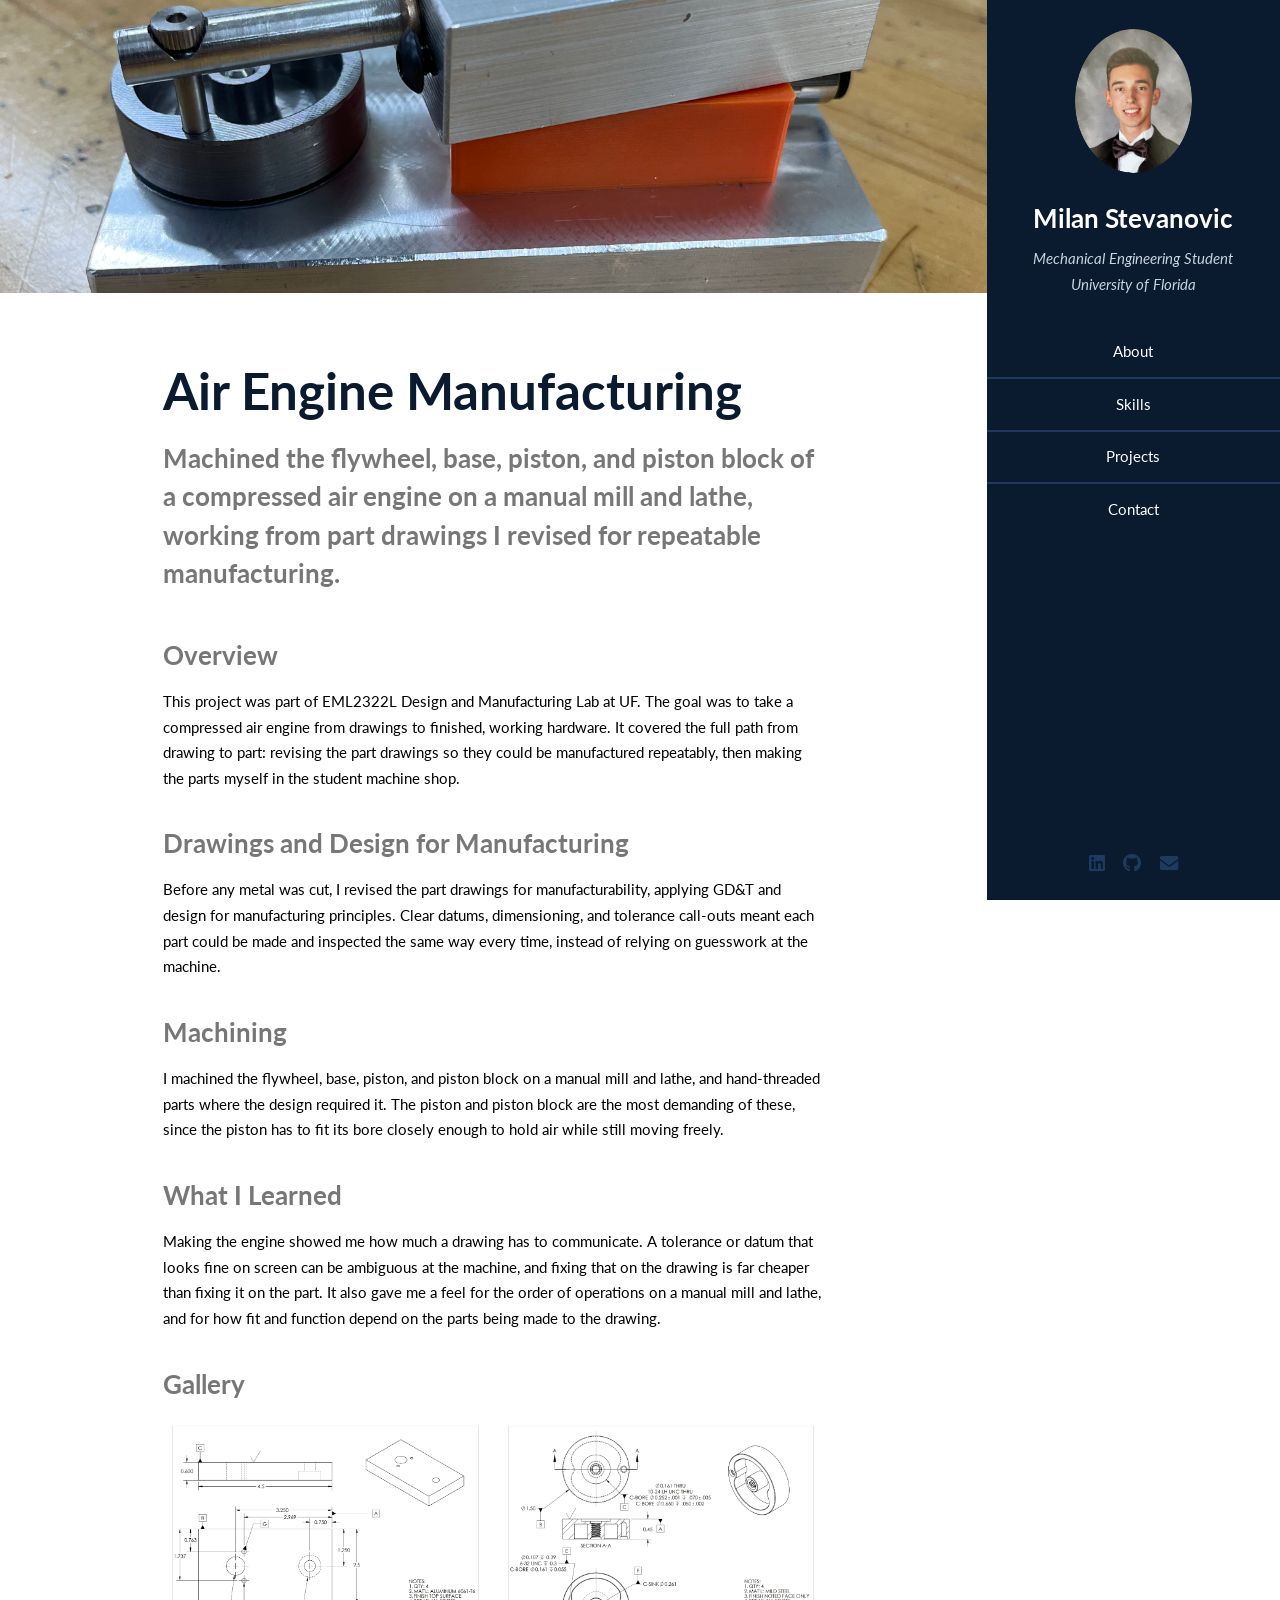
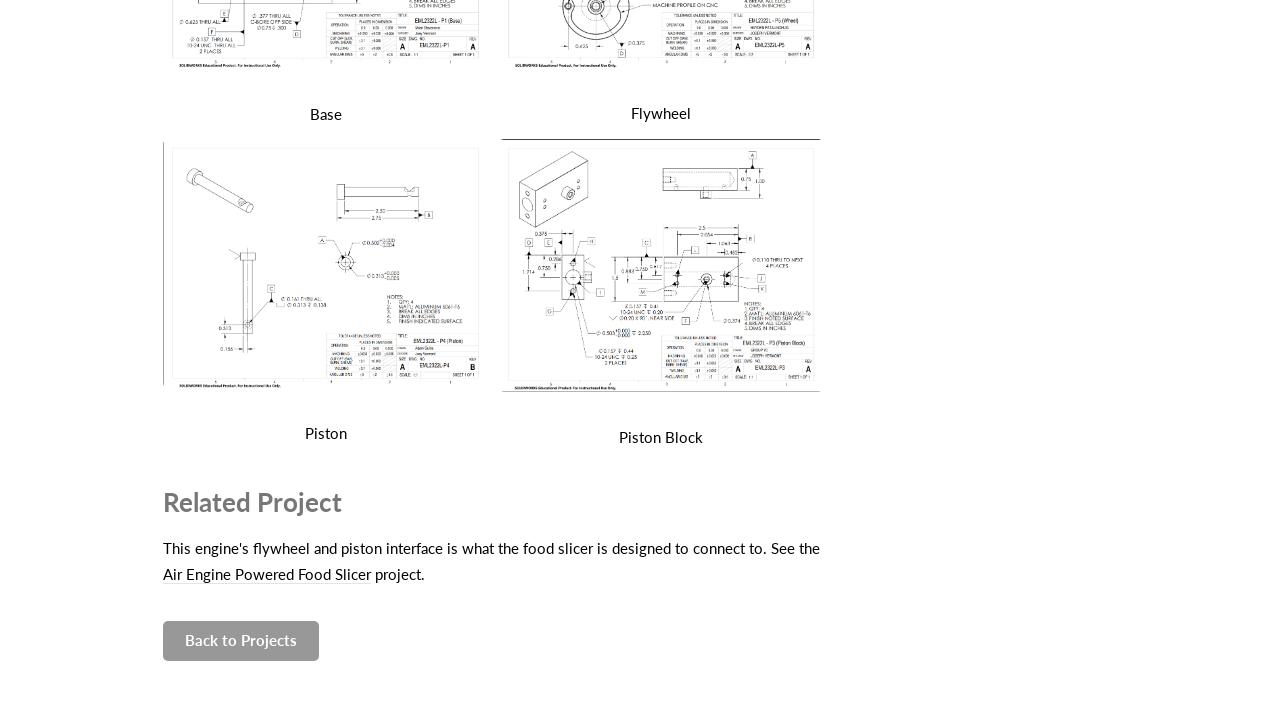
==== commit 0b897535: "Update air-engine-manufacturing.html" ====
--- a/air-engine-manufacturing.html
+++ b/air-engine-manufacturing.html
@@ -58,7 +58,27 @@
 
 							<h3>What I Learned</h3>
 							<p>Making the engine showed me how much a drawing has to communicate. A tolerance or datum that looks fine on screen can be ambiguous at the machine, and fixing that on the drawing is far cheaper than fixing it on the part. It also gave me a feel for the order of operations on a manual mill and lathe, and for how fit and function depend on the parts being made to the drawing.</p>
-
+<h3>Gallery</h3>
+<div class="box alt">
+	<div class="row gtr-50 gtr-uniform">
+		<div class="col-6 col-12-xsmall">
+			<a href="images/base.png" target="_blank"><span class="image fit"><img src="images/base.png" alt="Base" /></span></a>
+			<p style="text-align:center;">Base</p>
+		</div>
+		<div class="col-6 col-12-xsmall">
+			<a href="images/flywheel.png" target="_blank"><span class="image fit"><img src="images/flywheel.png" alt="Flywheel" /></span></a>
+			<p style="text-align:center;">Flywheel</p>
+		</div>
+		<div class="col-6 col-12-xsmall">
+			<a href="images/piston.png" target="_blank"><span class="image fit"><img src="images/piston.png" alt="Piston" /></span></a>
+			<p style="text-align:center;">Piston</p>
+		</div>
+		<div class="col-6 col-12-xsmall">
+			<a href="images/piston_block.png" target="_blank"><span class="image fit"><img src="images/piston_block.png" alt="Piston Block" /></span></a>
+			<p style="text-align:center;">Piston Block</p>
+		</div>
+	</div>
+</div>
 							<h3>Related Project</h3>
 							<p>This engine's flywheel and piston interface is what the food slicer is designed to connect to. See the <a href="air-engine-slicer.html">Air Engine Powered Food Slicer</a> project.</p>
 
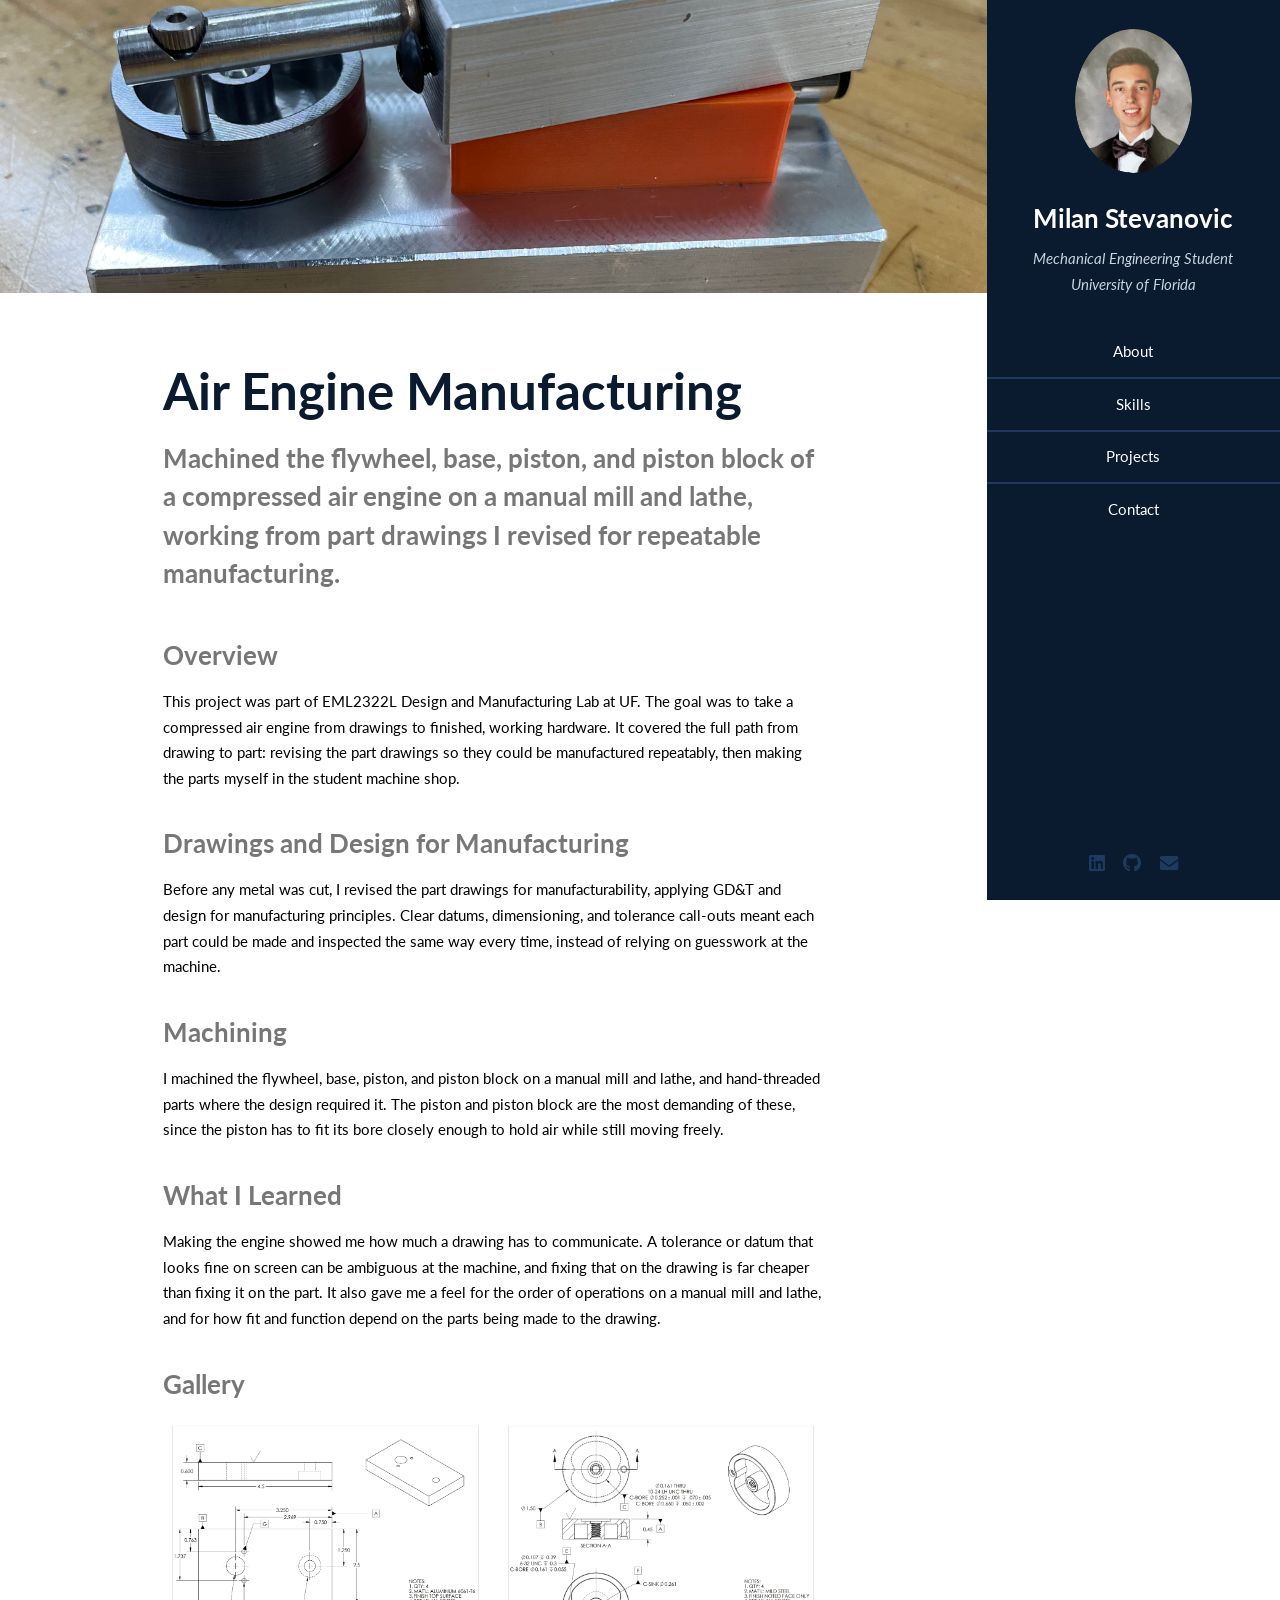
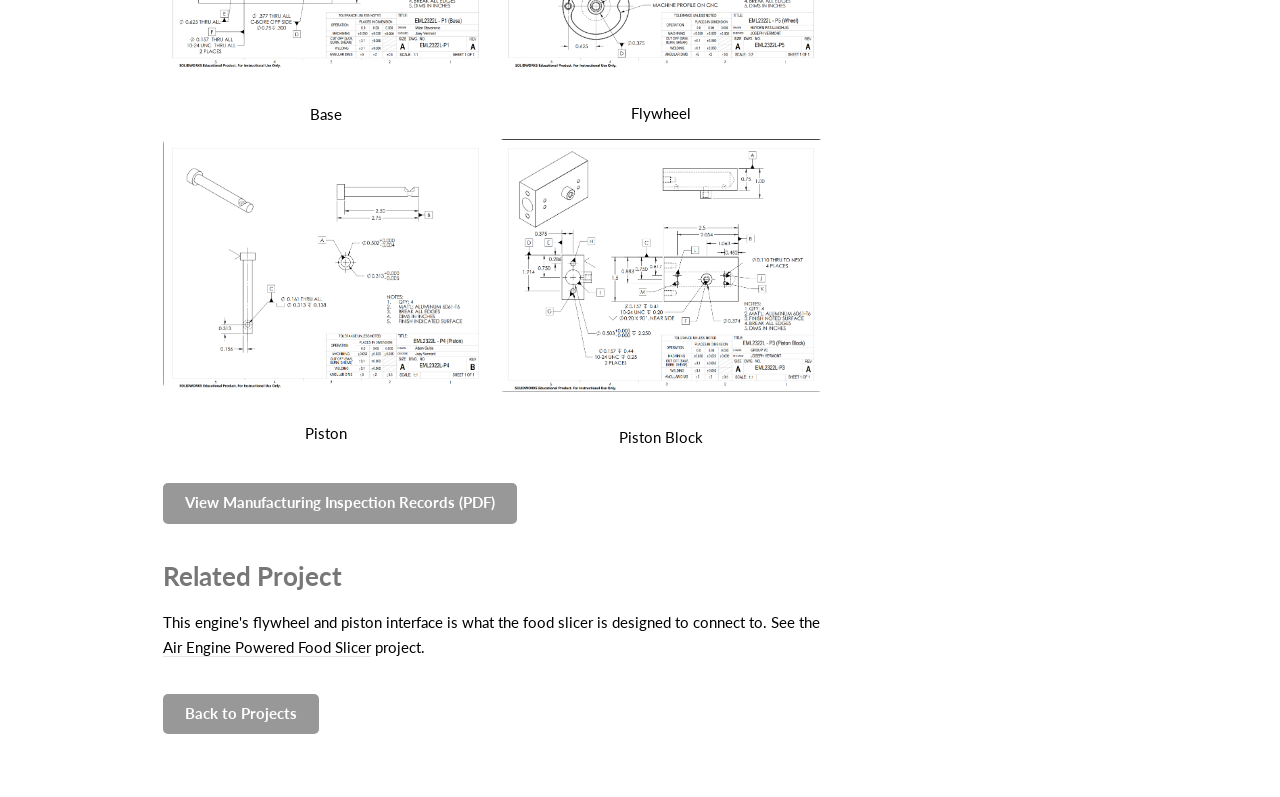
==== commit d5f70c43: "Add link to Manufacturing Inspection Records PDF" ====
--- a/air-engine-manufacturing.html
+++ b/air-engine-manufacturing.html
@@ -79,6 +79,9 @@
 		</div>
 	</div>
 </div>
+							<ul class="actions">
+	<li><a href="documents/MIR.pdf" class="button" target="_blank">View Manufacturing Inspection Records (PDF)</a></li>
+</ul>
 							<h3>Related Project</h3>
 							<p>This engine's flywheel and piston interface is what the food slicer is designed to connect to. See the <a href="air-engine-slicer.html">Air Engine Powered Food Slicer</a> project.</p>
 
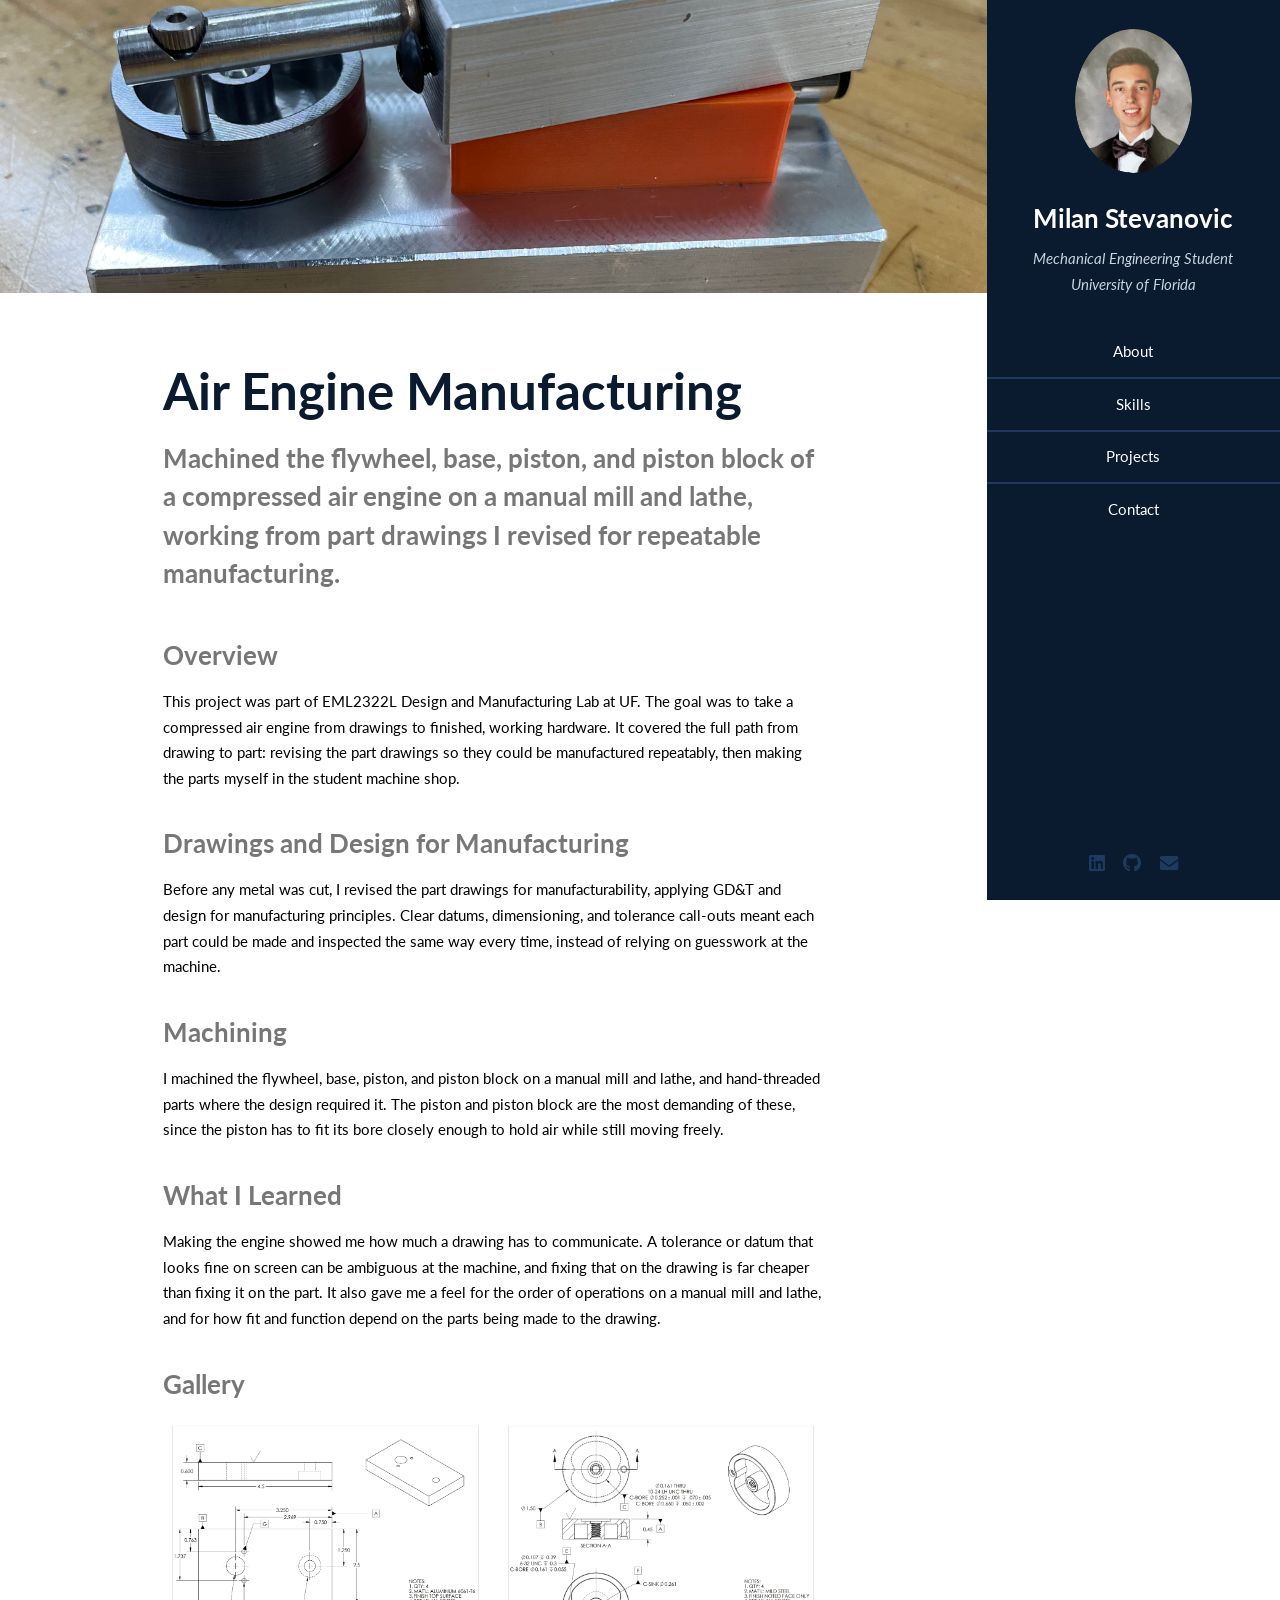
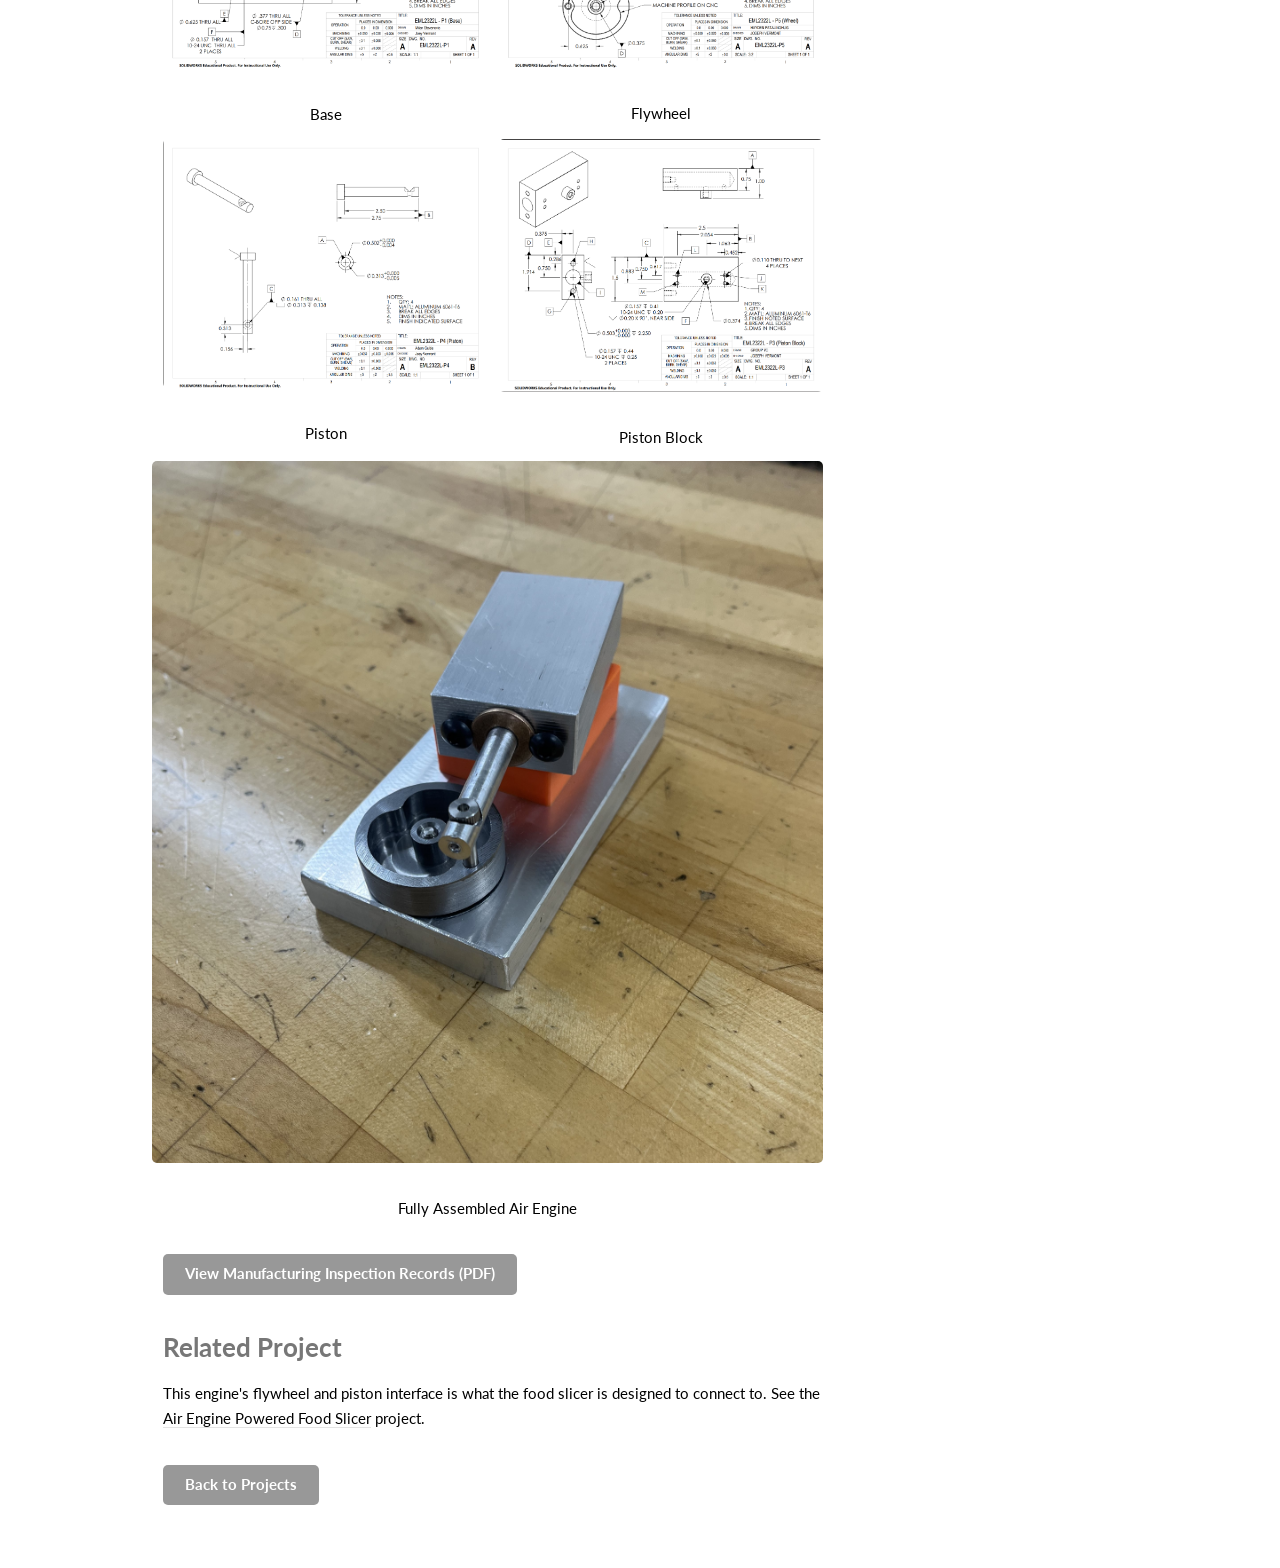
==== commit 43dde673: "Add image and description for fully assembled air engine" ====
--- a/air-engine-manufacturing.html
+++ b/air-engine-manufacturing.html
@@ -77,6 +77,10 @@
 			<a href="images/piston_block.png" target="_blank"><span class="image fit"><img src="images/piston_block.png" alt="Piston Block" /></span></a>
 			<p style="text-align:center;">Piston Block</p>
 		</div>
+		<div class="box alt">
+	<a href="images/airengine.jpeg" target="_blank"><span class="image fit"><img src="images/airengine.jpeg" alt="Fully assembled air engine" /></span></a>
+	<p style="text-align:center;">Fully Assembled Air Engine</p>
+</div>
 	</div>
 </div>
 							<ul class="actions">
